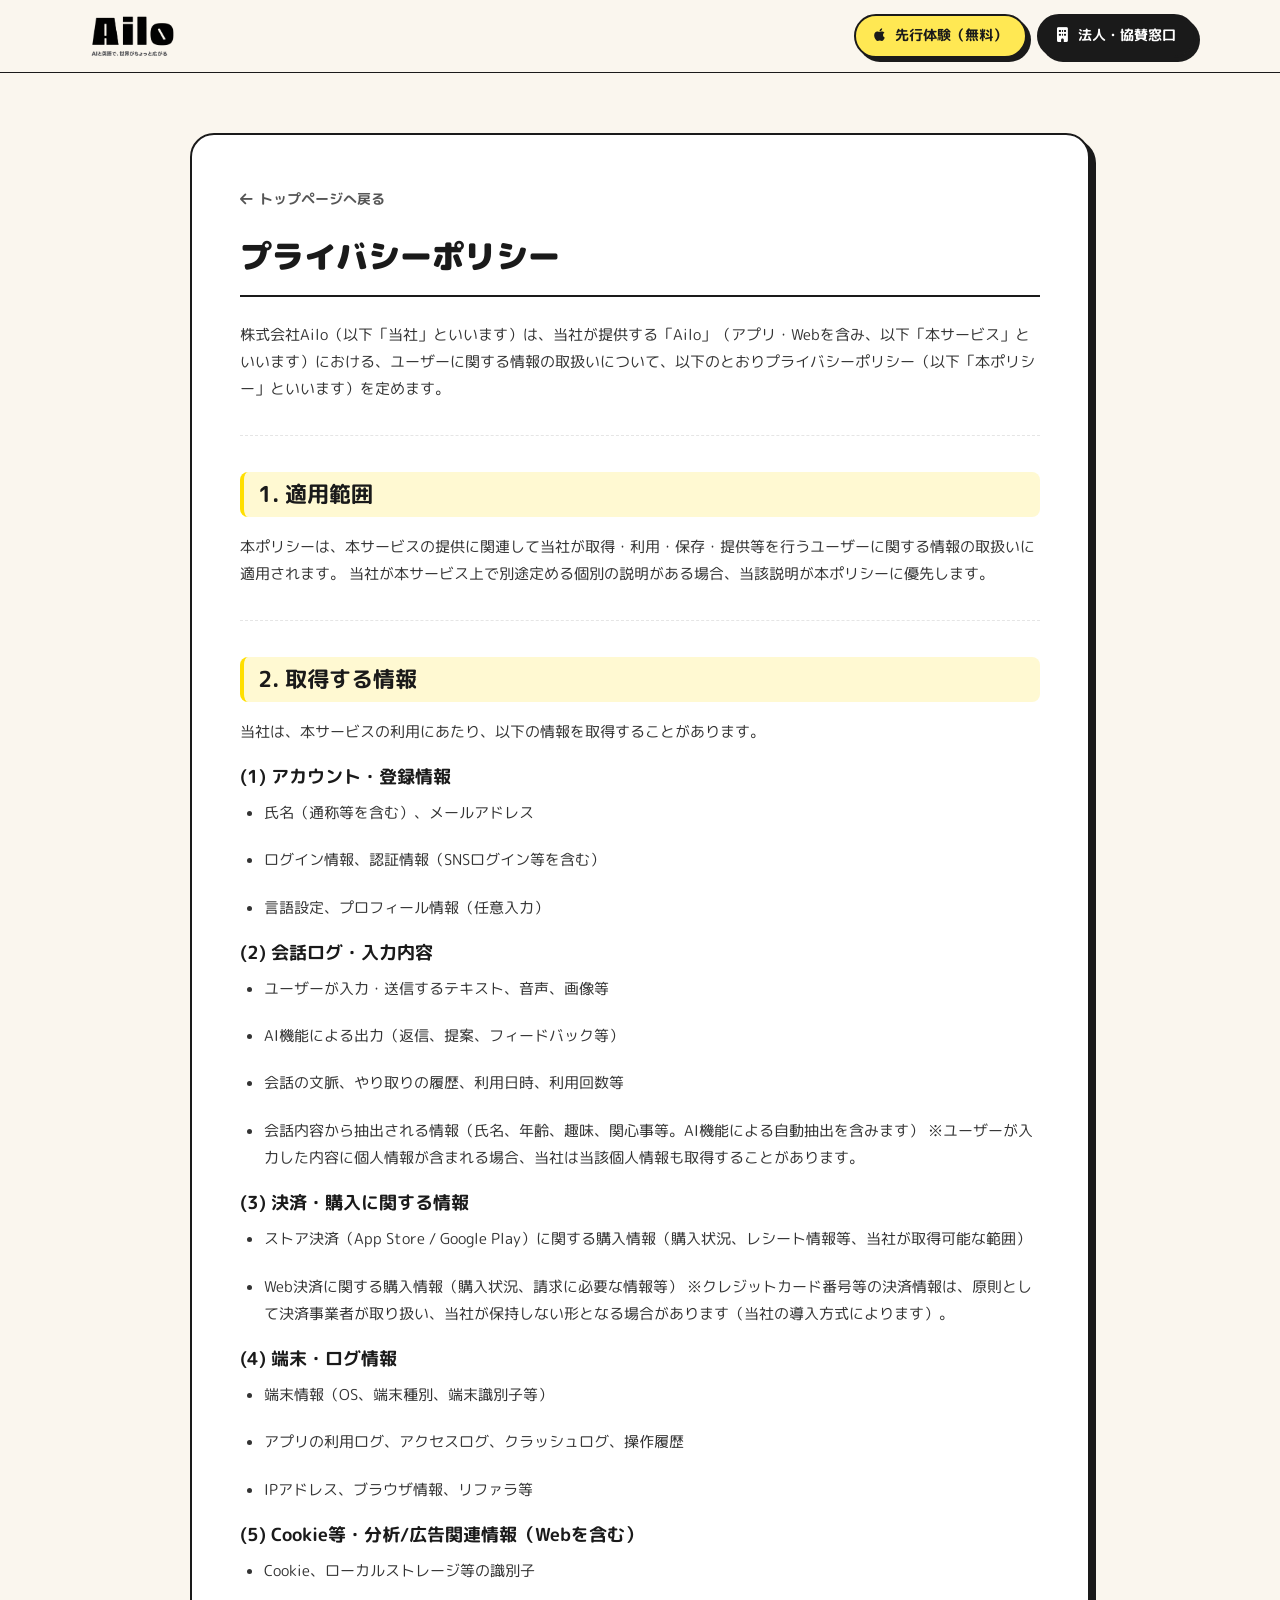
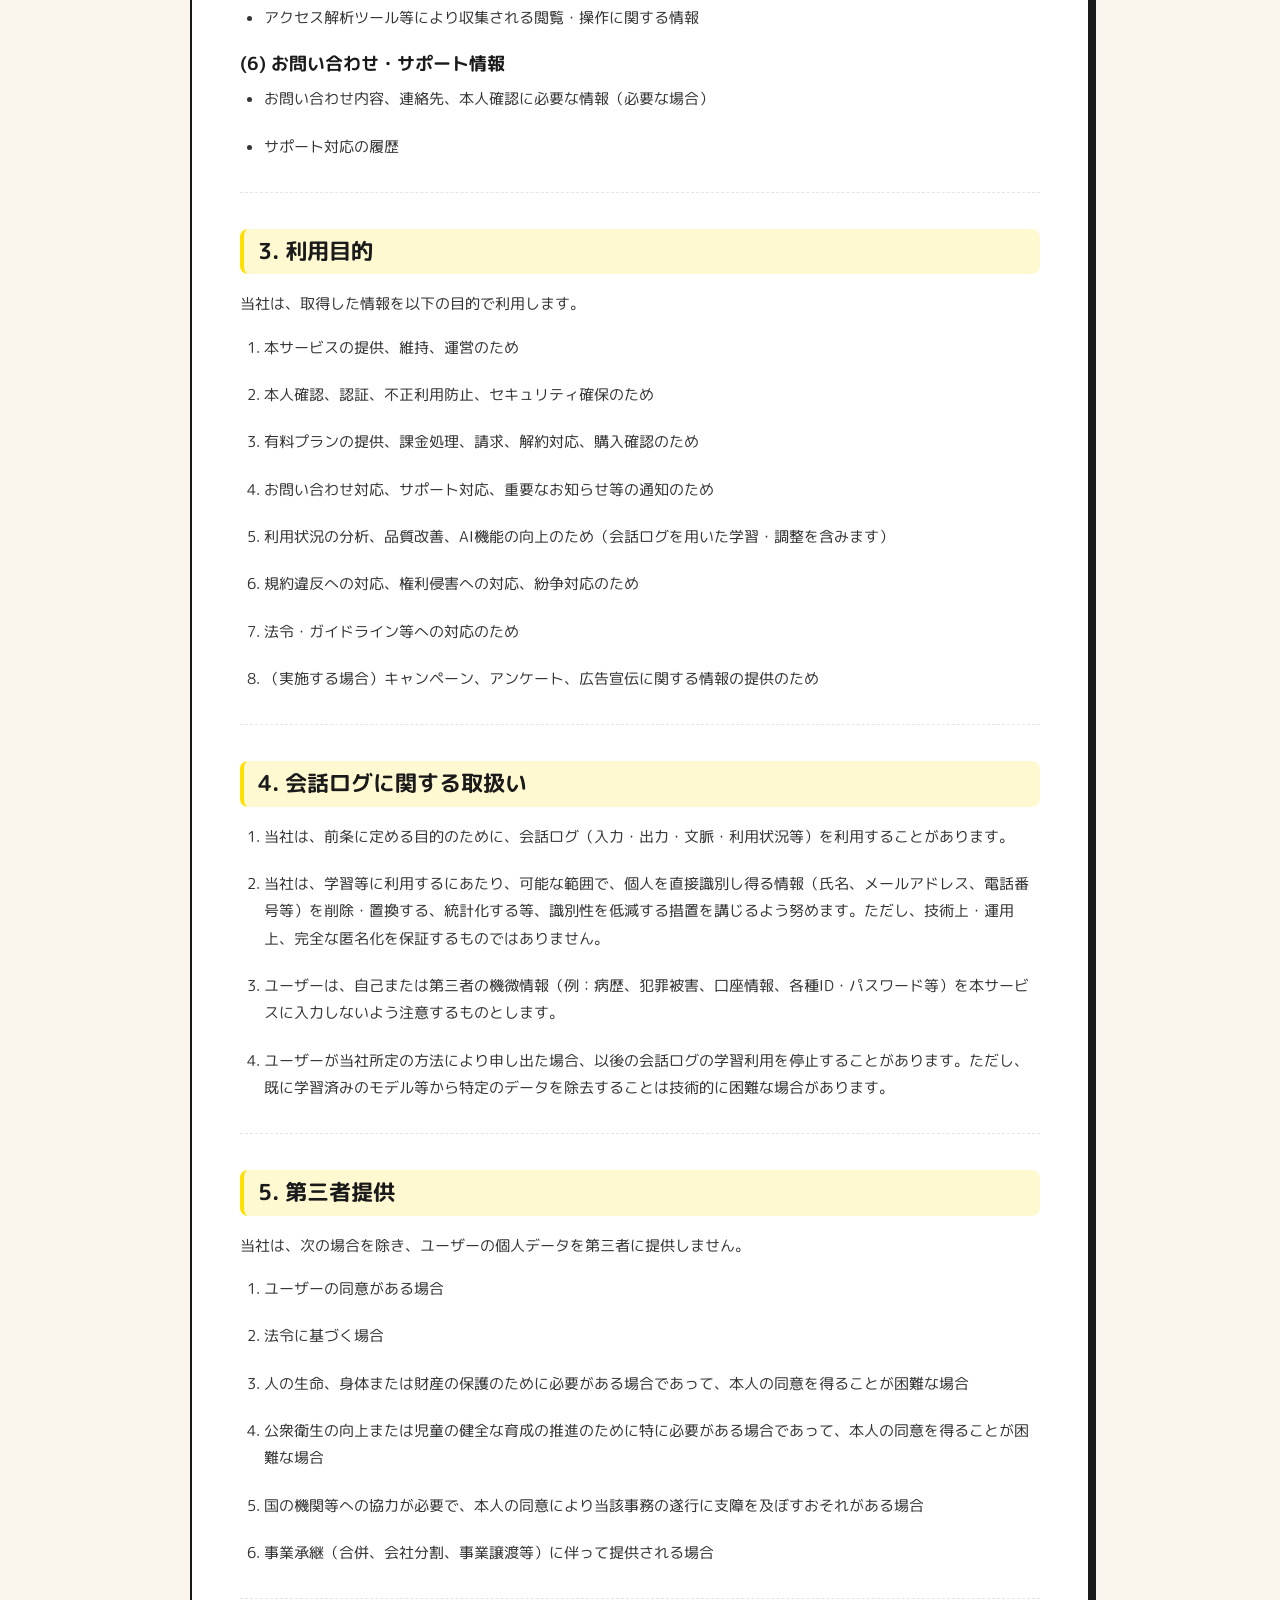
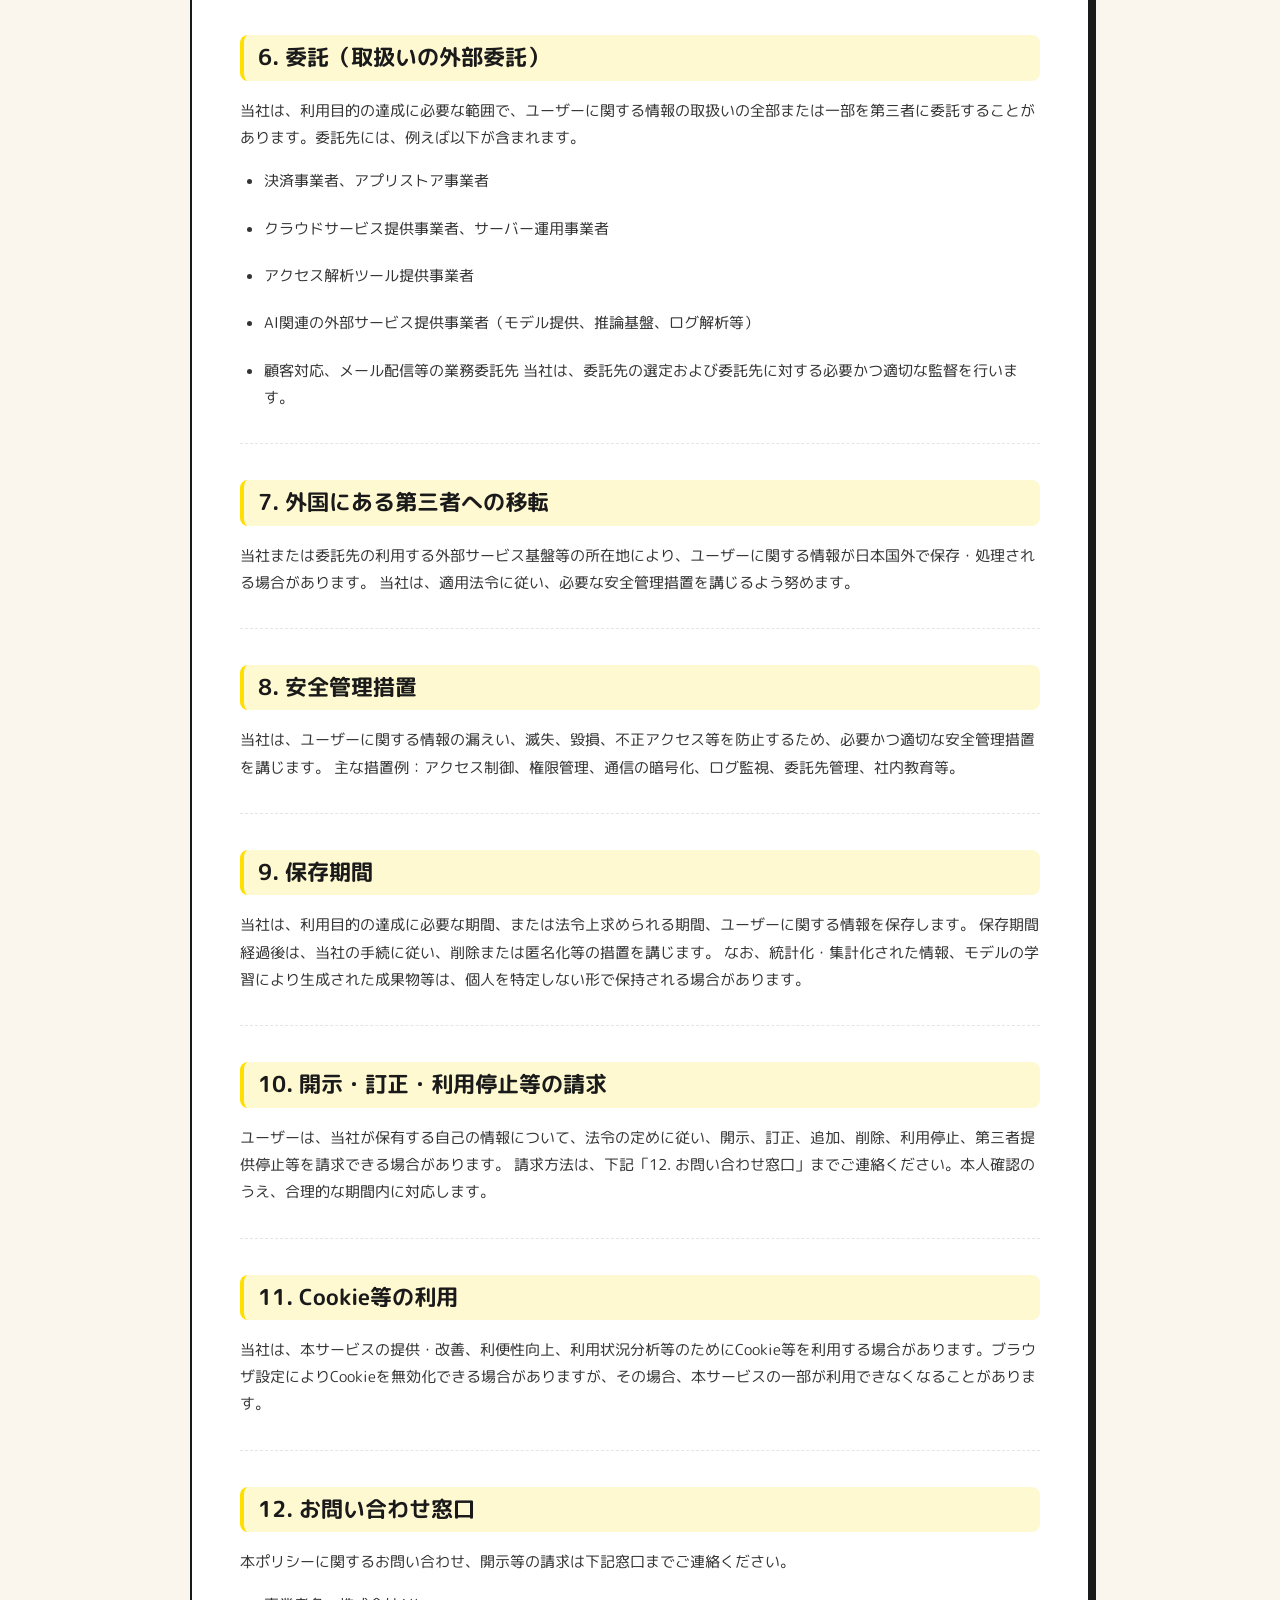
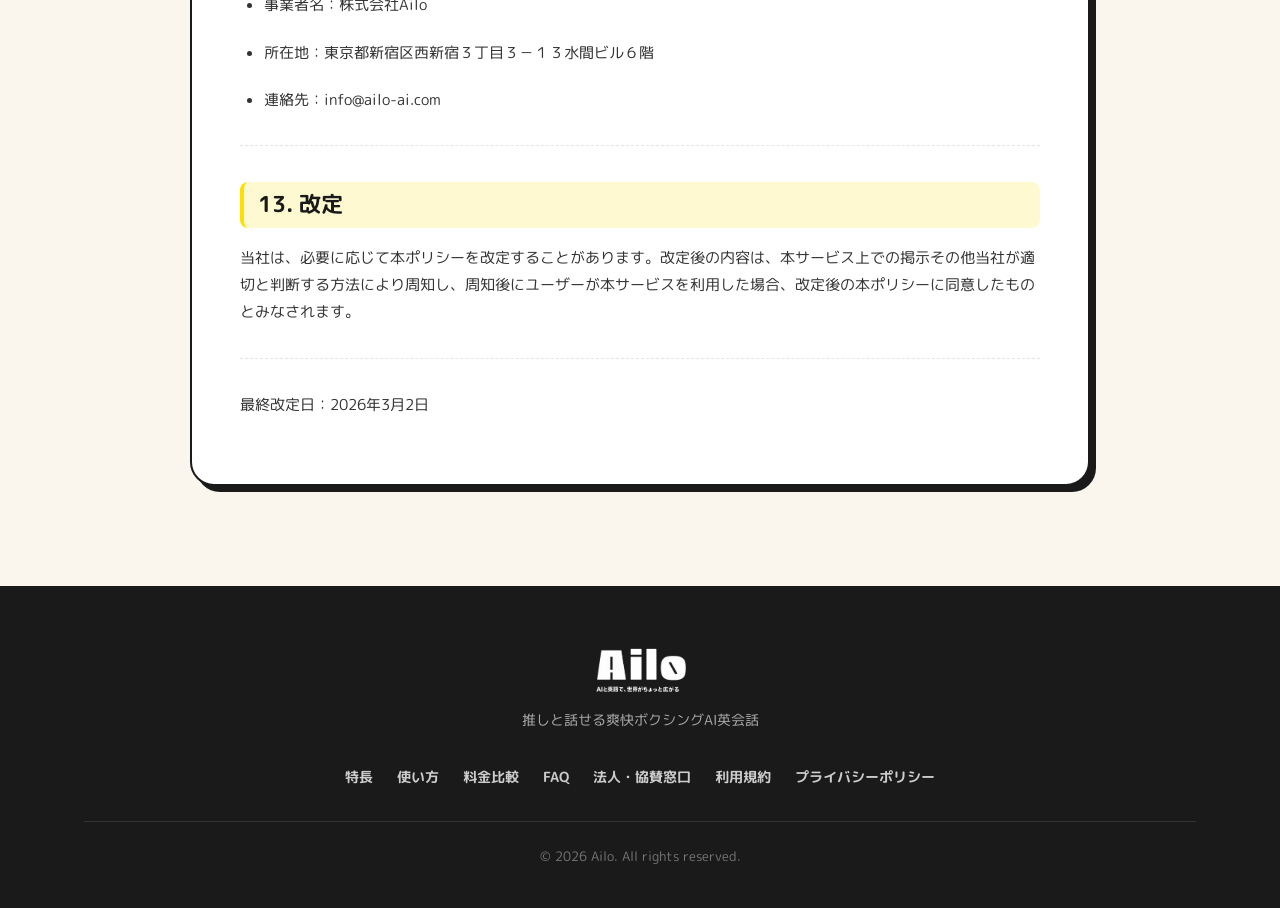
==== privacy-policy/index.html @ 2ec13f47 "Initial commit: Ailo LP with privacy-policy, terms and assets" ====
<!DOCTYPE html>
<html lang="ja">
<head>
  <meta charset="UTF-8">
  <meta name="viewport" content="width=device-width, initial-scale=1.0">
  <title>プライバシーポリシー | Ailo（アイロ）</title>
  <meta name="robots" content="noindex, follow">
  
  <!-- Google Fonts -->
  <link rel="preconnect" href="https://fonts.googleapis.com">
  <link rel="preconnect" href="https://fonts.gstatic.com" crossorigin>
  <link href="https://fonts.googleapis.com/css2?family=M+PLUS+Rounded+1c:wght@400;500;700;800;900&family=Plus+Jakarta+Sans:wght@600;700;800;900&display=swap" rel="stylesheet">
  <link rel="stylesheet" href="https://cdnjs.cloudflare.com/ajax/libs/font-awesome/6.5.1/css/all.min.css">
  
  <link rel="stylesheet" href="../style.css">
  <style>
    .legal-page-section {
      padding: 60px 0 100px;
    }
    .legal-card {
      background-color: #FFFFFF;
      border: var(--border-thick);
      box-shadow: var(--shadow-lg);
      border-radius: var(--radius-lg);
      padding: 50px 48px;
      max-width: 900px;
      margin: 0 auto;
    }
    .legal-card h1 {
      font-size: 2rem;
      font-weight: 900;
      margin-bottom: 24px;
      padding-bottom: 16px;
      border-bottom: var(--border-thick);
    }
    .legal-card h2 {
      font-size: 1.35rem;
      font-weight: 800;
      margin: 36px 0 16px;
      color: var(--color-black);
      background-color: var(--color-yellow-light);
      padding: 8px 14px;
      border-radius: 8px;
      border-left: 4px solid var(--color-yellow-deep);
    }
    .legal-card h3 {
      font-size: 1.1rem;
      font-weight: 700;
      margin: 20px 0 10px;
    }
    .legal-card p {
      margin-bottom: 16px;
      line-height: 1.8;
      color: #333333;
      font-size: 0.95rem;
    }
    .legal-card ul, .legal-card ol {
      margin: 0 0 20px 24px;
      color: #333333;
      font-size: 0.95rem;
      line-height: 1.8;
    }
    .legal-card li {
      margin-bottom: 8px;
    }
    .legal-card hr {
      border: none;
      border-top: 1.5px dashed #E5E5E5;
      margin: 32px 0;
    }
    .back-home-btn {
      margin-bottom: 24px;
      display: inline-flex;
      align-items: center;
      gap: 6px;
      font-weight: 700;
      font-size: 0.9rem;
      color: var(--color-text-sub);
    }
    .back-home-btn:hover {
      color: var(--color-pink);
    }
    @media (max-width: 640px) {
      .legal-card {
        padding: 32px 20px;
      }
      .legal-card h1 {
        font-size: 1.6rem;
      }
    }
  </style>
</head>
<body>

  <!-- Header -->
  <header class="header" id="header">
    <div class="header-inner">
      <a href="../" class="logo-link">
        <img src="../assets/images/logo.png" alt="Ailo アイロ" class="header-logo-img">
      </a>
      <div class="header-cta">
        <a href="../#download" class="btn btn-sm btn-primary">
          <i class="fa-brands fa-apple"></i> 先行体験（無料）
        </a>
        <a href="../#business" class="btn btn-sm btn-dark">
          <i class="fa-solid fa-building"></i> 法人・協賛窓口
        </a>
      </div>
    </div>
  </header>

  <!-- Legal Content -->
  <main class="legal-page-section">
    <div class="container">
      <div class="legal-card">
        <a href="../" class="back-home-btn"><i class="fa-solid fa-arrow-left"></i> トップページへ戻る</a>
        <h1>プライバシーポリシー</h1>
        <div class="legal-body">
          

	
	
<p>株式会社Ailo（以下「当社」といいます）は、当社が提供する「Ailo」（アプリ・Webを含み、以下「本サービス」といいます）における、ユーザーに関する情報の取扱いについて、以下のとおりプライバシーポリシー（以下「本ポリシー」といいます）を定めます。</p>



<hr />



<h2 ><strong>1. 適用範囲</strong></h2>



<p>本ポリシーは、本サービスの提供に関連して当社が取得・利用・保存・提供等を行うユーザーに関する情報の取扱いに適用されます。 当社が本サービス上で別途定める個別の説明がある場合、当該説明が本ポリシーに優先します。</p>



<hr />



<h2 ><strong>2. 取得する情報</strong></h2>



<p>当社は、本サービスの利用にあたり、以下の情報を取得することがあります。</p>



<h3 ><strong>(1) アカウント・登録情報</strong></h3>



<ul >
<li>氏名（通称等を含む）、メールアドレス</li>
</ul>



<ul >
<li>ログイン情報、認証情報（SNSログイン等を含む）</li>
</ul>



<ul >
<li>言語設定、プロフィール情報（任意入力）</li>
</ul>



<h3 ><strong>(2) 会話ログ・入力内容</strong></h3>



<ul >
<li>ユーザーが入力・送信するテキスト、音声、画像等</li>
</ul>



<ul >
<li>AI機能による出力（返信、提案、フィードバック等）</li>
</ul>



<ul >
<li>会話の文脈、やり取りの履歴、利用日時、利用回数等</li>
</ul>



<ul >
<li>会話内容から抽出される情報（氏名、年齢、趣味、関心事等。AI機能による自動抽出を含みます） ※ユーザーが入力した内容に個人情報が含まれる場合、当社は当該個人情報も取得することがあります。</li>
</ul>



<h3 ><strong>(3) 決済・購入に関する情報</strong></h3>



<ul >
<li>ストア決済（App Store / Google Play）に関する購入情報（購入状況、レシート情報等、当社が取得可能な範囲）</li>
</ul>



<ul >
<li>Web決済に関する購入情報（購入状況、請求に必要な情報等） ※クレジットカード番号等の決済情報は、原則として決済事業者が取り扱い、当社が保持しない形となる場合があります（当社の導入方式によります）。</li>
</ul>



<h3 ><strong>(4) 端末・ログ情報</strong></h3>



<ul >
<li>端末情報（OS、端末種別、端末識別子等）</li>
</ul>



<ul >
<li>アプリの利用ログ、アクセスログ、クラッシュログ、操作履歴</li>
</ul>



<ul >
<li>IPアドレス、ブラウザ情報、リファラ等</li>
</ul>



<h3 ><strong>(5) Cookie等・分析/広告関連情報（Webを含む）</strong></h3>



<ul >
<li>Cookie、ローカルストレージ等の識別子</li>
</ul>



<ul >
<li>アクセス解析ツール等により収集される閲覧・操作に関する情報</li>
</ul>



<h3 ><strong>(6) お問い合わせ・サポート情報</strong></h3>



<ul >
<li>お問い合わせ内容、連絡先、本人確認に必要な情報（必要な場合）</li>
</ul>



<ul >
<li>サポート対応の履歴</li>
</ul>



<hr />



<h2 ><strong>3. 利用目的</strong></h2>



<p>当社は、取得した情報を以下の目的で利用します。</p>



<ol >
<li>本サービスの提供、維持、運営のため</li>
</ol>



<ol start="2" >
<li>本人確認、認証、不正利用防止、セキュリティ確保のため</li>
</ol>



<ol start="3" >
<li>有料プランの提供、課金処理、請求、解約対応、購入確認のため</li>
</ol>



<ol start="4" >
<li>お問い合わせ対応、サポート対応、重要なお知らせ等の通知のため</li>
</ol>



<ol start="5" >
<li>利用状況の分析、品質改善、AI機能の向上のため（会話ログを用いた学習・調整を含みます）</li>
</ol>



<ol start="6" >
<li>規約違反への対応、権利侵害への対応、紛争対応のため</li>
</ol>



<ol start="7" >
<li>法令・ガイドライン等への対応のため</li>
</ol>



<ol start="8" >
<li>（実施する場合）キャンペーン、アンケート、広告宣伝に関する情報の提供のため</li>
</ol>



<hr />



<h2 ><strong>4. 会話ログに関する取扱い</strong></h2>



<ol >
<li>当社は、前条に定める目的のために、会話ログ（入力・出力・文脈・利用状況等）を利用することがあります。</li>
</ol>



<ol start="2" >
<li>当社は、学習等に利用するにあたり、可能な範囲で、個人を直接識別し得る情報（氏名、メールアドレス、電話番号等）を削除・置換する、統計化する等、識別性を低減する措置を講じるよう努めます。ただし、技術上・運用上、完全な匿名化を保証するものではありません。</li>
</ol>



<ol start="3" >
<li>ユーザーは、自己または第三者の機微情報（例：病歴、犯罪被害、口座情報、各種ID・パスワード等）を本サービスに入力しないよう注意するものとします。</li>
</ol>



<ol start="4" >
<li>ユーザーが当社所定の方法により申し出た場合、以後の会話ログの学習利用を停止することがあります。ただし、既に学習済みのモデル等から特定のデータを除去することは技術的に困難な場合があります。</li>
</ol>



<hr />



<h2 ><strong>5. 第三者提供</strong></h2>



<p>当社は、次の場合を除き、ユーザーの個人データを第三者に提供しません。</p>



<ol >
<li>ユーザーの同意がある場合</li>
</ol>



<ol start="2" >
<li>法令に基づく場合</li>
</ol>



<ol start="3" >
<li>人の生命、身体または財産の保護のために必要がある場合であって、本人の同意を得ることが困難な場合</li>
</ol>



<ol start="4" >
<li>公衆衛生の向上または児童の健全な育成の推進のために特に必要がある場合であって、本人の同意を得ることが困難な場合</li>
</ol>



<ol start="5" >
<li>国の機関等への協力が必要で、本人の同意により当該事務の遂行に支障を及ぼすおそれがある場合</li>
</ol>



<ol start="6" >
<li>事業承継（合併、会社分割、事業譲渡等）に伴って提供される場合</li>
</ol>



<hr />



<h2 ><strong>6. 委託（取扱いの外部委託）</strong></h2>



<p>当社は、利用目的の達成に必要な範囲で、ユーザーに関する情報の取扱いの全部または一部を第三者に委託することがあります。委託先には、例えば以下が含まれます。</p>



<ul >
<li>決済事業者、アプリストア事業者</li>
</ul>



<ul >
<li>クラウドサービス提供事業者、サーバー運用事業者</li>
</ul>



<ul >
<li>アクセス解析ツール提供事業者</li>
</ul>



<ul >
<li>AI関連の外部サービス提供事業者（モデル提供、推論基盤、ログ解析等）</li>
</ul>



<ul >
<li>顧客対応、メール配信等の業務委託先 当社は、委託先の選定および委託先に対する必要かつ適切な監督を行います。</li>
</ul>



<hr />



<h2 ><strong>7. 外国にある第三者への移転</strong></h2>



<p>当社または委託先の利用する外部サービス基盤等の所在地により、ユーザーに関する情報が日本国外で保存・処理される場合があります。 当社は、適用法令に従い、必要な安全管理措置を講じるよう努めます。</p>



<hr />



<h2 ><strong>8. 安全管理措置</strong></h2>



<p>当社は、ユーザーに関する情報の漏えい、滅失、毀損、不正アクセス等を防止するため、必要かつ適切な安全管理措置を講じます。 主な措置例：アクセス制御、権限管理、通信の暗号化、ログ監視、委託先管理、社内教育等。</p>



<hr />



<h2 ><strong>9. 保存期間</strong></h2>



<p>当社は、利用目的の達成に必要な期間、または法令上求められる期間、ユーザーに関する情報を保存します。 保存期間経過後は、当社の手続に従い、削除または匿名化等の措置を講じます。 なお、統計化・集計化された情報、モデルの学習により生成された成果物等は、個人を特定しない形で保持される場合があります。</p>



<hr />



<h2 ><strong>10. 開示・訂正・利用停止等の請求</strong></h2>



<p>ユーザーは、当社が保有する自己の情報について、法令の定めに従い、開示、訂正、追加、削除、利用停止、第三者提供停止等を請求できる場合があります。 請求方法は、下記「12. お問い合わせ窓口」までご連絡ください。本人確認のうえ、合理的な期間内に対応します。</p>



<hr />



<h2 ><strong>11. Cookie等の利用</strong></h2>



<p>当社は、本サービスの提供・改善、利便性向上、利用状況分析等のためにCookie等を利用する場合があります。ブラウザ設定によりCookieを無効化できる場合がありますが、その場合、本サービスの一部が利用できなくなることがあります。</p>



<hr />



<h2 ><strong>12. お問い合わせ窓口</strong></h2>



<p>本ポリシーに関するお問い合わせ、開示等の請求は下記窓口までご連絡ください。</p>



<ul >
<li>事業者名：株式会社Ailo</li>
</ul>



<ul >
<li>所在地：東京都新宿区西新宿３丁目３－１３水間ビル６階</li>
</ul>



<ul >
<li>連絡先：<a href="mailto:support@ailo-ai.com">info@ailo-ai.com</a></li>
</ul>



<hr />



<h2 ><strong>13. 改定</strong></h2>



<p>当社は、必要に応じて本ポリシーを改定することがあります。改定後の内容は、本サービス上での掲示その他当社が適切と判断する方法により周知し、周知後にユーザーが本サービスを利用した場合、改定後の本ポリシーに同意したものとみなされます。</p>



<hr />



<p>最終改定日：2026年3月2日</p>

	
	
</div><!-- .entry-content .clear -->

	
	

        </div>
      </div>
    </div>
  </main>

  <!-- Footer -->
  <footer class="footer">
    <div class="container footer-container">
      <div class="footer-brand">
        <a href="../" class="footer-logo-link">
          <img src="../assets/images/logo.png" alt="Ailo アイロ" class="footer-logo-img">
        </a>
        <p class="footer-tagline">推しと話せる爽快ボクシングAI英会話</p>
      </div>

      <div class="footer-links">
        <a href="../#features">特長</a>
        <a href="../#steps">使い方</a>
        <a href="../#comparison">料金比較</a>
        <a href="../#faq">FAQ</a>
        <a href="../#business">法人・協賛窓口</a>
        <a href="../terms/">利用規約</a>
        <a href="../privacy-policy/">プライバシーポリシー</a>
      </div>

      <div class="footer-bottom">
        <p>&copy; 2026 Ailo. All rights reserved.</p>
      </div>
    </div>
  </footer>

</body>
</html>
---- style.css ----
/* ==========================================================================
   Ailo LP - Pop Neo-Brutalism Design System
   Colors: Soft Warm Cream (#FAF6EE), Vivid Yellow (#FFE853, #FFDF00),
           Deep Black (#1A1A1A), Pure White (#FFFFFF), 
           Accent Pink (#FF4B72), Success Green (#10B981)
   ========================================================================== */

:root {
  /* Core Colors */
  --bg-main: #FAF6EE;
  --bg-card: #FFFFFF;
  --bg-card-alt: #FFFDF8;
  
  --color-black: #1A1A1A;
  --color-black-light: #2D2D2D;
  --color-text-sub: #555555;
  --color-text-muted: #777777;
  
  --color-yellow: #FFE853;
  --color-yellow-deep: #FFDF00;
  --color-yellow-light: #FFF9D2;
  
  --color-pink: #FF4B72;
  --color-pink-hover: #F43F5E;
  --color-pink-light: #FFE4EA;
  
  --color-green: #10B981;
  --color-blue: #38BDF8;

  /* Border & Shadows (Neo-Brutalism) */
  --border-thick: 2.5px solid var(--color-black);
  --border-thin: 1.5px solid var(--color-black);
  --shadow-main: 4px 4px 0px var(--color-black);
  --shadow-sm: 2px 2px 0px var(--color-black);
  --shadow-lg: 6px 6px 0px var(--color-black);
  --shadow-card-hover: 8px 8px 0px var(--color-black);

  /* Radius */
  --radius-sm: 10px;
  --radius-md: 16px;
  --radius-lg: 24px;
  --radius-pill: 9999px;

  /* Typography */
  --font-main: 'M PLUS Rounded 1c', -apple-system, BlinkMacSystemFont, 'Segoe UI', Roboto, sans-serif;
  --font-en: 'Plus Jakarta Sans', var(--font-main);
}

/* ==========================================================================
   Base & Reset
   ========================================================================== */
*, *::before, *::after {
  box-sizing: border-box;
  margin: 0;
  padding: 0;
}

html {
  scroll-behavior: smooth;
  font-size: 16px;
}

body {
  font-family: var(--font-main);
  background-color: var(--bg-main);
  color: var(--color-black);
  line-height: 1.7;
  -webkit-font-smoothing: antialiased;
  overflow-x: hidden;
}

img {
  max-width: 100%;
  height: auto;
  display: block;
}

a {
  color: inherit;
  text-decoration: none;
}

.container {
  width: 100%;
  max-width: 1160px;
  margin: 0 auto;
  padding: 0 24px;
}

/* ==========================================================================
   Typography & Highlights
   ========================================================================== */
h1, h2, h3, h4 {
  font-weight: 800;
  line-height: 1.35;
  color: var(--color-black);
}

.highlight-yellow {
  background: linear-gradient(transparent 55%, var(--color-yellow) 55%);
  padding: 0 4px;
  display: inline;
}

.highlight-pink {
  background: linear-gradient(transparent 55%, var(--color-pink-light) 55%);
  color: var(--color-pink);
  padding: 0 4px;
  display: inline;
}

/* Optical adjustment: Area-based color tone calibration for small text */
.text-sub {
  font-size: 0.85rem;
  color: var(--color-text-sub);
  font-weight: 500;
}

/* ==========================================================================
   Buttons & Badges
   ========================================================================== */
.btn {
  display: inline-flex;
  align-items: center;
  justify-content: center;
  gap: 10px;
  font-family: var(--font-main);
  font-weight: 700;
  text-align: center;
  cursor: pointer;
  border: var(--border-thick);
  box-shadow: var(--shadow-main);
  border-radius: var(--radius-pill);
  transition: all 0.2s cubic-bezier(0.16, 1, 0.3, 1);
  /* Optical adjustment: upper distance offset for perfect vertical optical centering */
  padding-top: calc(14px - 1.5px);
  padding-bottom: 14px;
  padding-left: 28px;
  padding-right: 28px;
  text-decoration: none;
}

.btn:hover {
  transform: translate(-2px, -2px);
  box-shadow: var(--shadow-lg);
}

.btn:active {
  transform: translate(2px, 2px);
  box-shadow: var(--shadow-sm);
}

.btn-primary {
  background-color: var(--color-yellow);
  color: var(--color-black);
}

.btn-primary:hover {
  background-color: var(--color-yellow-deep);
}

.btn-accent {
  background-color: var(--color-pink);
  color: #FFFFFF;
}

.btn-accent:hover {
  background-color: var(--color-pink-hover);
}

.btn-dark {
  background-color: var(--color-black);
  color: #FFFFFF;
}

.btn-dark:hover {
  background-color: var(--color-black-light);
}

.btn-sm {
  padding-top: calc(8px - 1px);
  padding-bottom: 8px;
  padding-left: 18px;
  padding-right: 18px;
  font-size: 0.9rem;
}

.btn-md {
  padding-top: calc(12px - 1px);
  padding-bottom: 12px;
  padding-left: 24px;
  padding-right: 24px;
  font-size: 1rem;
}

.btn-lg {
  padding-top: calc(16px - 2px);
  padding-bottom: 16px;
  padding-left: 32px;
  padding-right: 32px;
  font-size: 1.15rem;
}

.btn-text-group {
  display: flex;
  flex-direction: column;
  align-items: flex-start;
  line-height: 1.25;
}

.btn-subtext {
  font-size: 0.75rem;
  font-weight: 500;
  opacity: 0.9;
}

.btn-maintext {
  font-size: 1.15rem;
  font-weight: 800;
}

.btn-pulse {
  animation: pulseGlow 2.5s infinite;
}

@keyframes pulseGlow {
  0%, 100% {
    box-shadow: var(--shadow-main);
  }
  50% {
    box-shadow: 6px 6px 0px var(--color-black), 0 0 20px rgba(255, 75, 114, 0.4);
  }
}

.badge-tag {
  display: inline-flex;
  align-items: center;
  gap: 8px;
  background-color: #FFFFFF;
  border: var(--border-thin);
  box-shadow: var(--shadow-sm);
  border-radius: var(--radius-pill);
  padding: 6px 14px;
  font-size: 0.85rem;
  font-weight: 700;
}

.pulse-dot {
  width: 8px;
  height: 8px;
  background-color: var(--color-green);
  border-radius: 50%;
  display: inline-block;
  animation: blink 1.5s infinite;
}

@keyframes blink {
  0%, 100% { opacity: 1; transform: scale(1); }
  50% { opacity: 0.4; transform: scale(0.8); }
}

/* ==========================================================================
   Header
   ========================================================================== */
.header {
  position: sticky;
  top: 0;
  z-index: 100;
  background-color: rgba(250, 246, 238, 0.92);
  backdrop-filter: blur(10px);
  border-bottom: var(--border-thin);
  padding: 14px 0;
}

.header-inner {
  max-width: 1160px;
  margin: 0 auto;
  padding: 0 24px;
  display: flex;
  align-items: center;
  justify-content: space-between;
}

.logo-link {
  display: flex;
  align-items: center;
  text-decoration: none;
}

.header-logo-img {
  height: 44px;
  width: auto;
  display: block;
  object-fit: contain;
}

.footer-logo-link {
  display: inline-block;
}

.footer-logo-img {
  height: 48px;
  width: auto;
  display: block;
  object-fit: contain;
  /* White logo for dark footer background */
  filter: brightness(0) invert(1);
}

.nav-menu {
  display: flex;
  align-items: center;
  gap: 24px;
}

.nav-link {
  font-weight: 700;
  font-size: 0.95rem;
  color: var(--color-black);
  position: relative;
  transition: color 0.2s;
}

.nav-link:hover {
  color: var(--color-pink);
}

.header-cta {
  display: flex;
  align-items: center;
  gap: 10px;
}

/* ==========================================================================
   Hero Section
   ========================================================================== */
.hero-section {
  padding: 60px 0 80px;
  position: relative;
  overflow: hidden;
}

.hero-container {
  display: grid;
  grid-template-columns: 1.15fr 0.85fr;
  align-items: center;
  gap: 48px;
}

.hero-badge {
  margin-bottom: 20px;
  background-color: var(--color-yellow-light);
}

.hero-title {
  font-size: 3.2rem;
  font-weight: 900;
  letter-spacing: -0.5px;
  margin-bottom: 20px;
}

.hero-subtitle {
  font-size: 1.15rem;
  color: var(--color-text-sub);
  margin-bottom: 28px;
  font-weight: 500;
}

.price-highlight {
  font-weight: 800;
  color: var(--color-black);
  background-color: var(--color-yellow);
  padding: 2px 8px;
  border-radius: 6px;
  border: var(--border-thin);
}

.hero-tags {
  display: flex;
  flex-wrap: wrap;
  gap: 10px;
  margin-bottom: 32px;
}

.hero-tag {
  background-color: #FFFFFF;
  border: var(--border-thin);
  box-shadow: var(--shadow-sm);
  border-radius: var(--radius-pill);
  padding: 6px 14px;
  font-size: 0.88rem;
  font-weight: 700;
  display: inline-flex;
  align-items: center;
  gap: 6px;
}

.hero-tag i {
  color: var(--color-pink);
}

.hero-cta-group {
  margin-bottom: 40px;
}

.cta-notes {
  margin-top: 12px;
  display: flex;
  flex-wrap: wrap;
  gap: 16px;
  font-size: 0.85rem;
  font-weight: 600;
  color: var(--color-text-sub);
}

.cta-notes i {
  margin-right: 4px;
}

.android-note {
  color: var(--color-text-muted);
}

/* Micro Stats */
.hero-stats {
  display: grid;
  grid-template-columns: repeat(3, 1fr);
  gap: 16px;
  border-top: 2px dashed rgba(0,0,0,0.15);
  padding-top: 24px;
}

.stat-item {
  background-color: var(--bg-card);
  border: var(--border-thin);
  box-shadow: var(--shadow-sm);
  border-radius: var(--radius-md);
  padding: 12px 14px;
  text-align: center;
}

.stat-num {
  font-family: var(--font-en);
  font-size: 1.45rem;
  font-weight: 900;
  color: var(--color-black);
  line-height: 1.2;
}

.stat-unit {
  font-size: 0.85rem;
  font-weight: 700;
  margin-left: 2px;
}

.stat-label {
  font-size: 0.75rem;
  color: var(--color-text-sub);
  font-weight: 600;
  margin-top: 2px;
}

/* Mockup Visual */
.hero-visual {
  display: flex;
  justify-content: center;
  position: relative;
}

.mockup-wrapper {
  position: relative;
  width: 100%;
  max-width: 320px;
}

.phone-frame {
  background: var(--color-black);
  border: 4px solid var(--color-black);
  border-radius: 44px;
  padding: 10px;
  box-shadow: 10px 10px 0px var(--color-black);
  position: relative;
  overflow: hidden;
}

.phone-notch {
  position: absolute;
  top: 18px;
  left: 50%;
  transform: translateX(-50%);
  width: 90px;
  height: 18px;
  background-color: var(--color-black);
  border-radius: var(--radius-pill);
  z-index: 10;
}

.phone-screen {
  border-radius: 36px;
  width: 100%;
  display: block;
  border: 1px solid rgba(0,0,0,0.1);
}

.floating-bubble {
  position: absolute;
  background-color: #FFFFFF;
  border: var(--border-thick);
  box-shadow: var(--shadow-main);
  border-radius: var(--radius-pill);
  padding: 8px 16px;
  font-size: 0.85rem;
  font-weight: 800;
  display: flex;
  align-items: center;
  gap: 8px;
  z-index: 20;
  white-space: nowrap;
  animation: floatAnim 4s ease-in-out infinite;
}

.bubble-top {
  top: 20px;
  left: -40px;
}

.bubble-bottom {
  bottom: 40px;
  right: -35px;
  animation-delay: 2s;
}

.bubble-icon {
  color: var(--color-pink);
}

.bubble-icon.yellow {
  color: var(--color-yellow-deep);
}

@keyframes floatAnim {
  0%, 100% { transform: translateY(0px); }
  50% { transform: translateY(-8px); }
}

/* ==========================================================================
   Section Header Standard
   ========================================================================== */
.section-header {
  text-align: center;
  max-width: 680px;
  margin: 0 auto 50px;
}

.section-badge {
  display: inline-block;
  font-family: var(--font-en);
  font-size: 0.8rem;
  font-weight: 800;
  letter-spacing: 1px;
  background-color: var(--color-black);
  color: #FFFFFF;
  padding: 4px 12px;
  border-radius: var(--radius-pill);
  margin-bottom: 14px;
}

.section-title {
  font-size: 2.3rem;
  font-weight: 900;
  margin-bottom: 14px;
}

.section-desc {
  font-size: 1.05rem;
  color: var(--color-text-sub);
  font-weight: 500;
}

/* ==========================================================================
   Problem Section
   ========================================================================== */
.problem-section {
  padding: 80px 0;
  background-color: #F3EFE6;
  border-top: var(--border-thin);
  border-bottom: var(--border-thin);
}

.problem-grid {
  display: grid;
  grid-template-columns: repeat(3, 1fr);
  gap: 24px;
  margin-bottom: 40px;
}

.problem-card {
  background-color: var(--bg-card);
  border: var(--border-thick);
  box-shadow: var(--shadow-main);
  border-radius: var(--radius-lg);
  padding: 32px 24px;
  text-align: center;
  transition: transform 0.2s ease;
}

.problem-card:hover {
  transform: translateY(-4px);
  box-shadow: var(--shadow-lg);
}

.problem-icon-wrap {
  width: 64px;
  height: 64px;
  background-color: #F8F6F0;
  border: var(--border-thin);
  border-radius: 50%;
  margin: 0 auto 20px;
  display: flex;
  align-items: center;
  justify-content: center;
  font-size: 2rem;
}

.problem-card-title {
  font-size: 1.2rem;
  font-weight: 800;
  margin-bottom: 12px;
}

.problem-card-desc {
  font-size: 0.92rem;
  color: var(--color-text-sub);
  text-align: left;
}

.solution-banner {
  background-color: var(--color-yellow);
  border: var(--border-thick);
  box-shadow: var(--shadow-main);
  border-radius: var(--radius-lg);
  padding: 24px 32px;
  text-align: center;
}

.solution-banner-tag {
  display: inline-block;
  background-color: var(--color-black);
  color: #FFFFFF;
  font-weight: 800;
  padding: 4px 14px;
  border-radius: var(--radius-pill);
  font-size: 0.9rem;
  margin-bottom: 10px;
}

.solution-banner-text {
  font-size: 1.15rem;
  font-weight: 700;
}

/* ==========================================================================
   Features Section
   ========================================================================== */
.features-section {
  padding: 100px 0;
}

.feature-row {
  display: grid;
  grid-template-columns: 1fr 1fr;
  align-items: center;
  gap: 64px;
  margin-bottom: 90px;
}

.feature-row:last-child {
  margin-bottom: 0;
}

.feature-row.reverse {
  direction: rtl;
}

.feature-row.reverse .feature-text-col,
.feature-row.reverse .feature-visual-col {
  direction: ltr;
}

.feature-num-badge {
  display: inline-block;
  font-family: var(--font-en);
  font-size: 0.8rem;
  font-weight: 800;
  letter-spacing: 1px;
  color: var(--color-pink);
  background-color: var(--color-pink-light);
  border: var(--border-thin);
  padding: 4px 12px;
  border-radius: var(--radius-pill);
  margin-bottom: 16px;
}

.feature-title {
  font-size: 2.1rem;
  font-weight: 900;
  margin-bottom: 18px;
}

.feature-desc {
  font-size: 1.05rem;
  color: var(--color-text-sub);
  margin-bottom: 24px;
}

.feature-check-list {
  list-style: none;
  display: flex;
  flex-direction: column;
  gap: 12px;
}

.feature-check-list li {
  display: flex;
  align-items: flex-start;
  gap: 10px;
  font-weight: 700;
  font-size: 0.95rem;
}

.feature-check-list i {
  color: var(--color-green);
  font-size: 1.1rem;
  margin-top: 3px;
}

.feature-visual-col {
  display: flex;
  justify-content: center;
}

.mockup-card {
  background-color: #FFFFFF;
  border: var(--border-thick);
  box-shadow: var(--shadow-lg);
  border-radius: 36px;
  padding: 12px;
  max-width: 320px;
  width: 100%;
  transition: transform 0.3s ease;
}

.mockup-card:hover {
  transform: translateY(-6px);
  box-shadow: var(--shadow-card-hover);
}

.mockup-img {
  border-radius: 26px;
  border: var(--border-thin);
  width: 100%;
}

/* ==========================================================================
   Roadmap / Phase 2 Section
   ========================================================================== */
.roadmap-section {
  padding: 40px 0 80px;
}

.roadmap-card {
  background: linear-gradient(135deg, #FFF9D2 0%, #FFE4EA 100%);
  border: var(--border-thick);
  box-shadow: var(--shadow-lg);
  border-radius: var(--radius-lg);
  padding: 48px;
  text-align: center;
}

.roadmap-badge {
  background-color: var(--color-black);
  color: var(--color-yellow);
  margin-bottom: 16px;
}

.roadmap-title {
  font-size: 1.9rem;
  font-weight: 900;
  margin-bottom: 16px;
}

.roadmap-desc {
  font-size: 1.05rem;
  color: var(--color-text-sub);
  max-width: 760px;
  margin: 0 auto 28px;
}

.roadmap-chips {
  display: flex;
  justify-content: center;
  flex-wrap: wrap;
  gap: 12px;
}

.roadmap-chip {
  background-color: #FFFFFF;
  border: var(--border-thick);
  box-shadow: var(--shadow-sm);
  border-radius: var(--radius-pill);
  padding: 8px 18px;
  font-weight: 800;
  font-size: 0.95rem;
  display: inline-flex;
  align-items: center;
  gap: 8px;
}

.roadmap-chip i {
  color: var(--color-pink);
}

/* ==========================================================================
   Steps Section
   ========================================================================== */
.steps-section {
  padding: 80px 0;
  background-color: #F3EFE6;
  border-top: var(--border-thin);
  border-bottom: var(--border-thin);
}

.steps-grid {
  display: grid;
  grid-template-columns: repeat(3, 1fr);
  gap: 28px;
}

.step-card {
  background-color: var(--bg-card);
  border: var(--border-thick);
  box-shadow: var(--shadow-main);
  border-radius: var(--radius-lg);
  padding: 36px 24px;
  text-align: center;
  position: relative;
  transition: transform 0.2s;
}

.step-card:hover {
  transform: translateY(-4px);
  box-shadow: var(--shadow-lg);
}

.step-badge {
  position: absolute;
  top: -14px;
  left: 50%;
  transform: translateX(-50%);
  background-color: var(--color-yellow);
  border: var(--border-thin);
  border-radius: var(--radius-pill);
  padding: 4px 14px;
  font-family: var(--font-en);
  font-size: 0.8rem;
  font-weight: 900;
}

.step-icon {
  font-size: 3rem;
  margin: 10px 0 16px;
}

.step-card-title {
  font-size: 1.25rem;
  font-weight: 800;
  margin-bottom: 10px;
}

.step-card-desc {
  font-size: 0.92rem;
  color: var(--color-text-sub);
}

/* ==========================================================================
   Comparison Section
   ========================================================================== */
.comparison-section {
  padding: 100px 0;
}

.table-wrapper {
  overflow-x: auto;
  background-color: #FFFFFF;
  border: var(--border-thick);
  box-shadow: var(--shadow-lg);
  border-radius: var(--radius-lg);
}

.comp-table {
  width: 100%;
  border-collapse: collapse;
  text-align: center;
  font-size: 0.95rem;
}

.comp-table th, .comp-table td {
  padding: 18px 20px;
  border-bottom: 1.5px solid #E5E5E5;
}

.comp-table thead th {
  background-color: #F8F6F0;
  font-weight: 800;
  font-size: 1.05rem;
  border-bottom: var(--border-thick);
}

.comp-table .col-head {
  text-align: left;
  width: 22%;
}

.comp-table .col-other {
  width: 26%;
  color: var(--color-text-sub);
}

.comp-table .col-ailo {
  width: 26%;
  background-color: var(--color-yellow-light);
  border-left: var(--border-thick);
  border-right: var(--border-thick);
  position: relative;
  color: var(--color-black);
}

.table-ailo-badge {
  display: inline-block;
  background-color: var(--color-pink);
  color: #FFFFFF;
  font-size: 0.75rem;
  font-weight: 800;
  padding: 2px 10px;
  border-radius: var(--radius-pill);
  margin-bottom: 4px;
}

.comp-table tbody .row-label {
  text-align: left;
  font-weight: 700;
}

.comp-table tbody .cell-highlight {
  background-color: var(--color-yellow-light);
  border-left: var(--border-thick);
  border-right: var(--border-thick);
  font-weight: 700;
}

.comp-table tbody tr:last-child td {
  border-bottom: none;
}

/* ==========================================================================
   FAQ Section
   ========================================================================== */
.faq-section {
  padding: 80px 0;
  background-color: #F3EFE6;
  border-top: var(--border-thin);
  border-bottom: var(--border-thin);
}

.faq-accordion {
  max-width: 800px;
  margin: 0 auto;
  display: flex;
  flex-direction: column;
  gap: 16px;
}

.faq-item {
  background-color: #FFFFFF;
  border: var(--border-thick);
  box-shadow: var(--shadow-sm);
  border-radius: var(--radius-md);
  overflow: hidden;
  transition: all 0.2s;
}

.faq-item[open] {
  box-shadow: var(--shadow-main);
}

.faq-question {
  padding: 20px 24px;
  font-weight: 800;
  font-size: 1.1rem;
  cursor: pointer;
  list-style: none;
  display: flex;
  align-items: center;
  gap: 14px;
  user-select: none;
}

.faq-question::-webkit-details-marker {
  display: none;
}

.faq-q-badge {
  background-color: var(--color-yellow);
  border: var(--border-thin);
  border-radius: 8px;
  width: 28px;
  height: 28px;
  display: flex;
  align-items: center;
  justify-content: center;
  font-family: var(--font-en);
  font-weight: 900;
  font-size: 0.9rem;
  flex-shrink: 0;
}

.faq-arrow {
  margin-left: auto;
  transition: transform 0.3s;
}

.faq-item[open] .faq-arrow {
  transform: rotate(180deg);
}

.faq-answer {
  padding: 0 24px 22px 66px;
  color: var(--color-text-sub);
  font-size: 0.98rem;
  line-height: 1.7;
}

/* ==========================================================================
   Business Section (B2B)
   ========================================================================== */
.business-section {
  padding: 90px 0;
}

.business-card {
  background-color: #FFFFFF;
  border: var(--border-thick);
  box-shadow: var(--shadow-lg);
  border-radius: var(--radius-lg);
  padding: 56px 48px;
}

.business-header {
  text-align: center;
  max-width: 680px;
  margin: 0 auto 40px;
}

.business-badge {
  background-color: var(--color-black);
  color: #FFFFFF;
  margin-bottom: 14px;
}

.business-title {
  font-size: 2.1rem;
  font-weight: 900;
  margin-bottom: 14px;
}

.business-desc {
  color: var(--color-text-sub);
  font-size: 1rem;
}

.business-grid {
  display: grid;
  grid-template-columns: repeat(3, 1fr);
  gap: 24px;
  margin-bottom: 40px;
}

.business-item {
  background-color: var(--bg-main);
  border: var(--border-thin);
  border-radius: var(--radius-md);
  padding: 28px 20px;
  text-align: center;
}

.b-icon {
  width: 52px;
  height: 52px;
  background-color: var(--color-yellow);
  border: var(--border-thin);
  box-shadow: var(--shadow-sm);
  border-radius: 12px;
  margin: 0 auto 16px;
  display: flex;
  align-items: center;
  justify-content: center;
  font-size: 1.4rem;
}

.b-title {
  font-size: 1.15rem;
  font-weight: 800;
  margin-bottom: 10px;
}

.b-desc {
  font-size: 0.88rem;
  color: var(--color-text-sub);
  text-align: left;
}

.business-cta {
  text-align: center;
}

/* ==========================================================================
   Final CTA Section
   ========================================================================== */
.final-cta-section {
  background-color: var(--color-yellow);
  border-top: var(--border-thick);
  padding: 90px 0;
  text-align: center;
}

.final-cta-container {
  max-width: 720px;
}

.final-cta-badge {
  display: inline-block;
  background-color: var(--color-black);
  color: #FFFFFF;
  font-family: var(--font-en);
  font-weight: 900;
  font-size: 0.85rem;
  letter-spacing: 1px;
  padding: 4px 14px;
  border-radius: var(--radius-pill);
  margin-bottom: 18px;
}

.final-cta-title {
  font-size: 2.6rem;
  font-weight: 900;
  margin-bottom: 16px;
  line-height: 1.35;
}

.final-cta-desc {
  font-size: 1.15rem;
  font-weight: 600;
  margin-bottom: 36px;
}

.final-btn-group {
  display: flex;
  justify-content: center;
}

/* ==========================================================================
   Footer
   ========================================================================== */
.footer {
  background-color: var(--color-black);
  color: #FFFFFF;
  padding: 60px 0 40px;
}

.footer-container {
  display: flex;
  flex-direction: column;
  align-items: center;
  text-align: center;
  gap: 32px;
}

.footer-logo {
  color: #FFFFFF;
}

.footer-tagline {
  color: #AAAAAA;
  font-size: 0.9rem;
  margin-top: 6px;
}

.footer-links {
  display: flex;
  flex-wrap: wrap;
  justify-content: center;
  gap: 24px;
}

.footer-links a {
  color: #CCCCCC;
  font-size: 0.9rem;
  font-weight: 600;
  transition: color 0.2s;
}

.footer-links a:hover {
  color: var(--color-yellow);
}

.footer-bottom {
  border-top: 1px solid #333333;
  width: 100%;
  padding-top: 24px;
  color: #777777;
  font-size: 0.8rem;
}

/* ==========================================================================
   Responsive Design (Mobile & Tablet)
   ========================================================================== */
@media (max-width: 960px) {
  .hero-container {
    grid-template-columns: 1fr;
    text-align: center;
    gap: 40px;
  }

  .hero-title {
    font-size: 2.6rem;
  }

  .hero-tags {
    justify-content: center;
  }

  .cta-notes {
    justify-content: center;
  }

  .feature-row, .feature-row.reverse {
    grid-template-columns: 1fr;
    gap: 36px;
    text-align: center;
    direction: ltr;
  }

  .feature-check-list {
    align-items: center;
    text-align: left;
  }

  .problem-grid, .steps-grid, .business-grid {
    grid-template-columns: 1fr;
    gap: 20px;
  }

  .nav-menu {
    display: none;
  }
}

@media (max-width: 640px) {
  .hero-title {
    font-size: 2.1rem;
  }

  .section-title {
    font-size: 1.8rem;
  }

  .hero-stats {
    grid-template-columns: 1fr;
  }

  .business-card {
    padding: 32px 20px;
  }

  .final-cta-title {
    font-size: 1.9rem;
  }

  .bubble-top {
    left: -10px;
  }

  .bubble-bottom {
    right: -10px;
  }
}
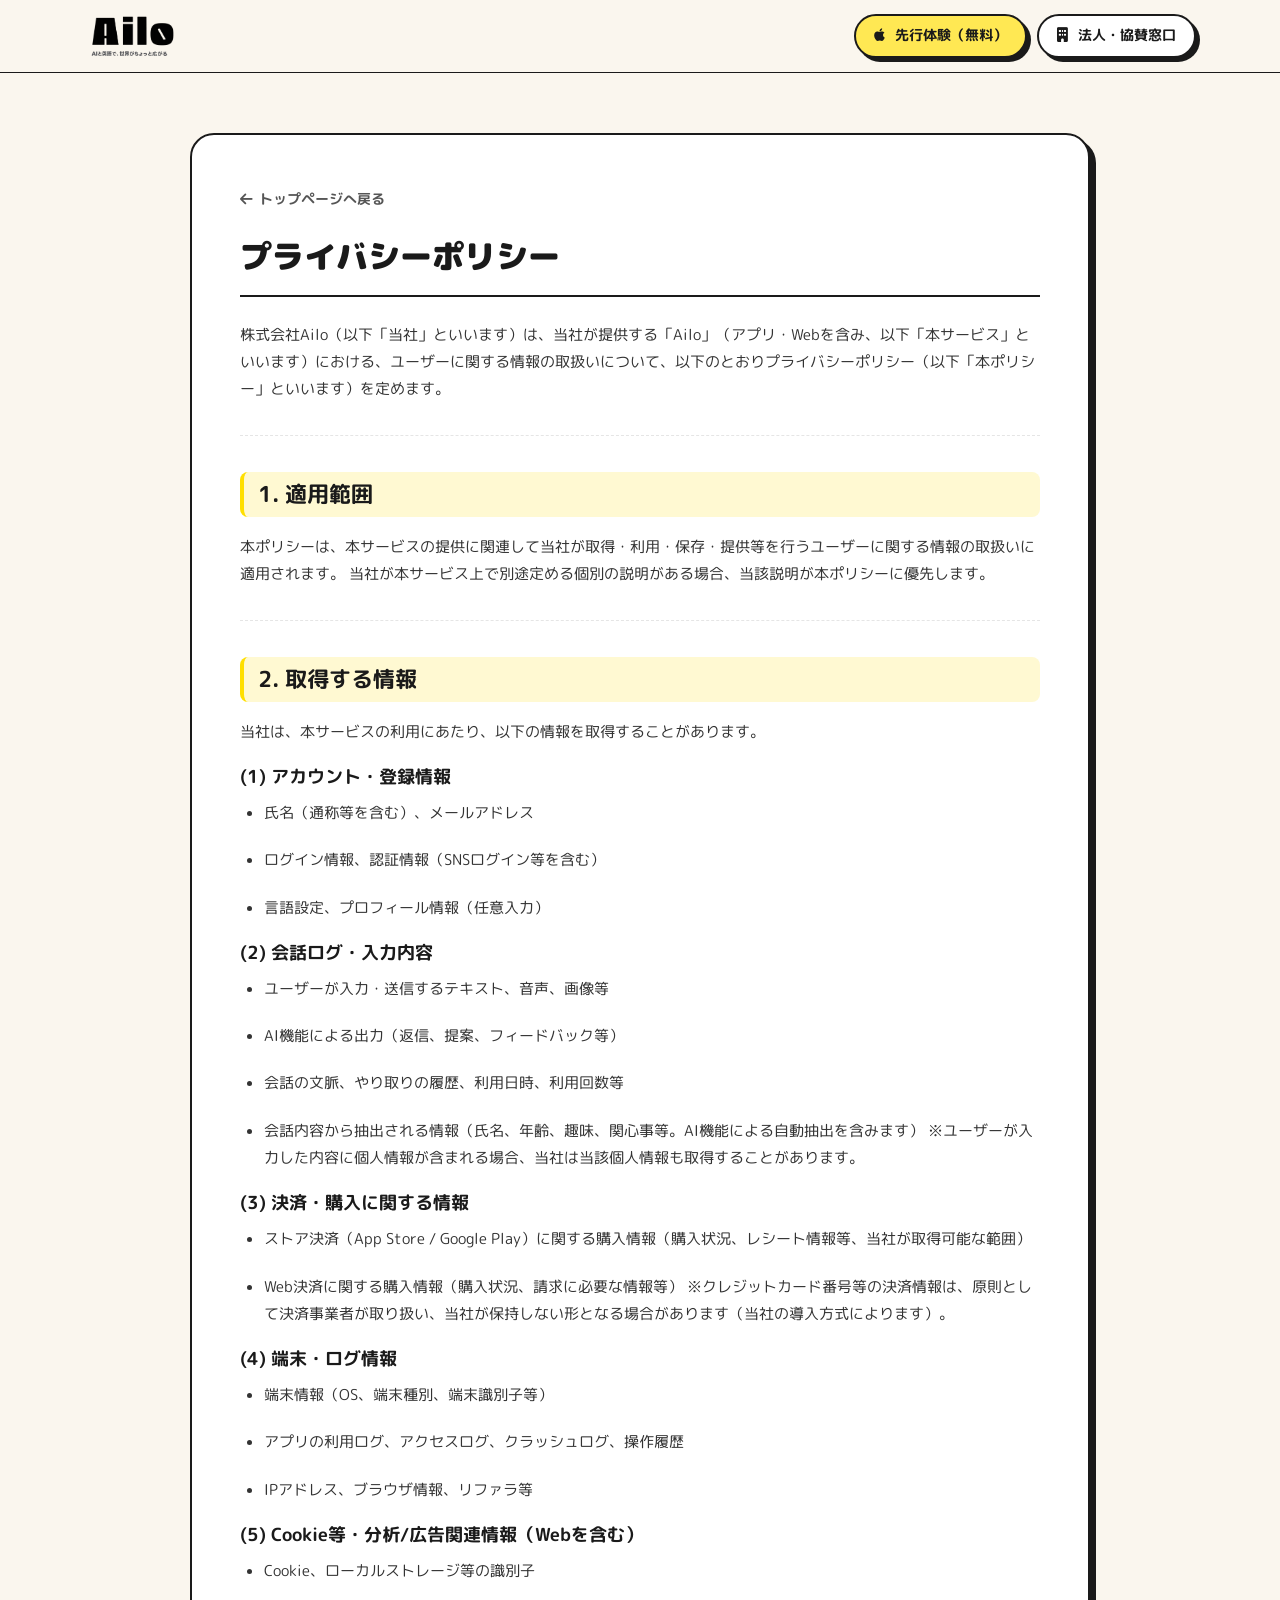
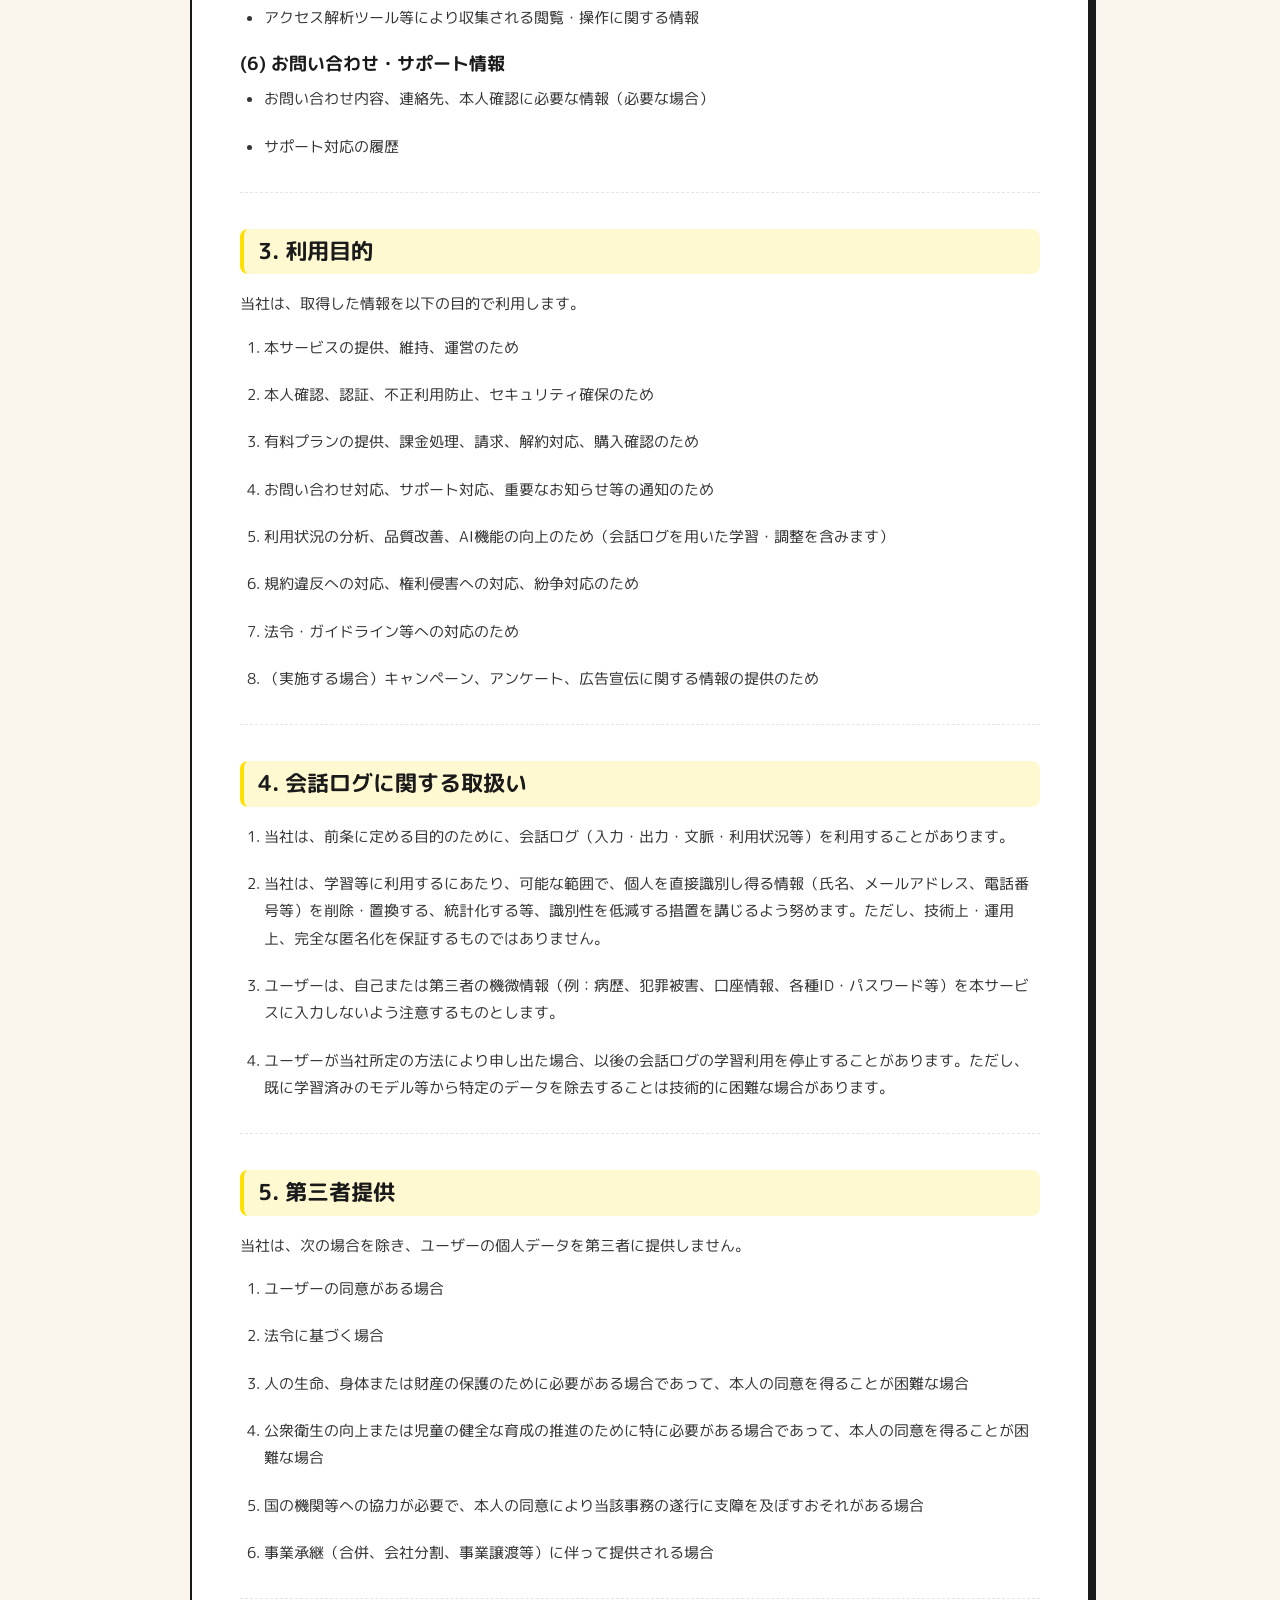
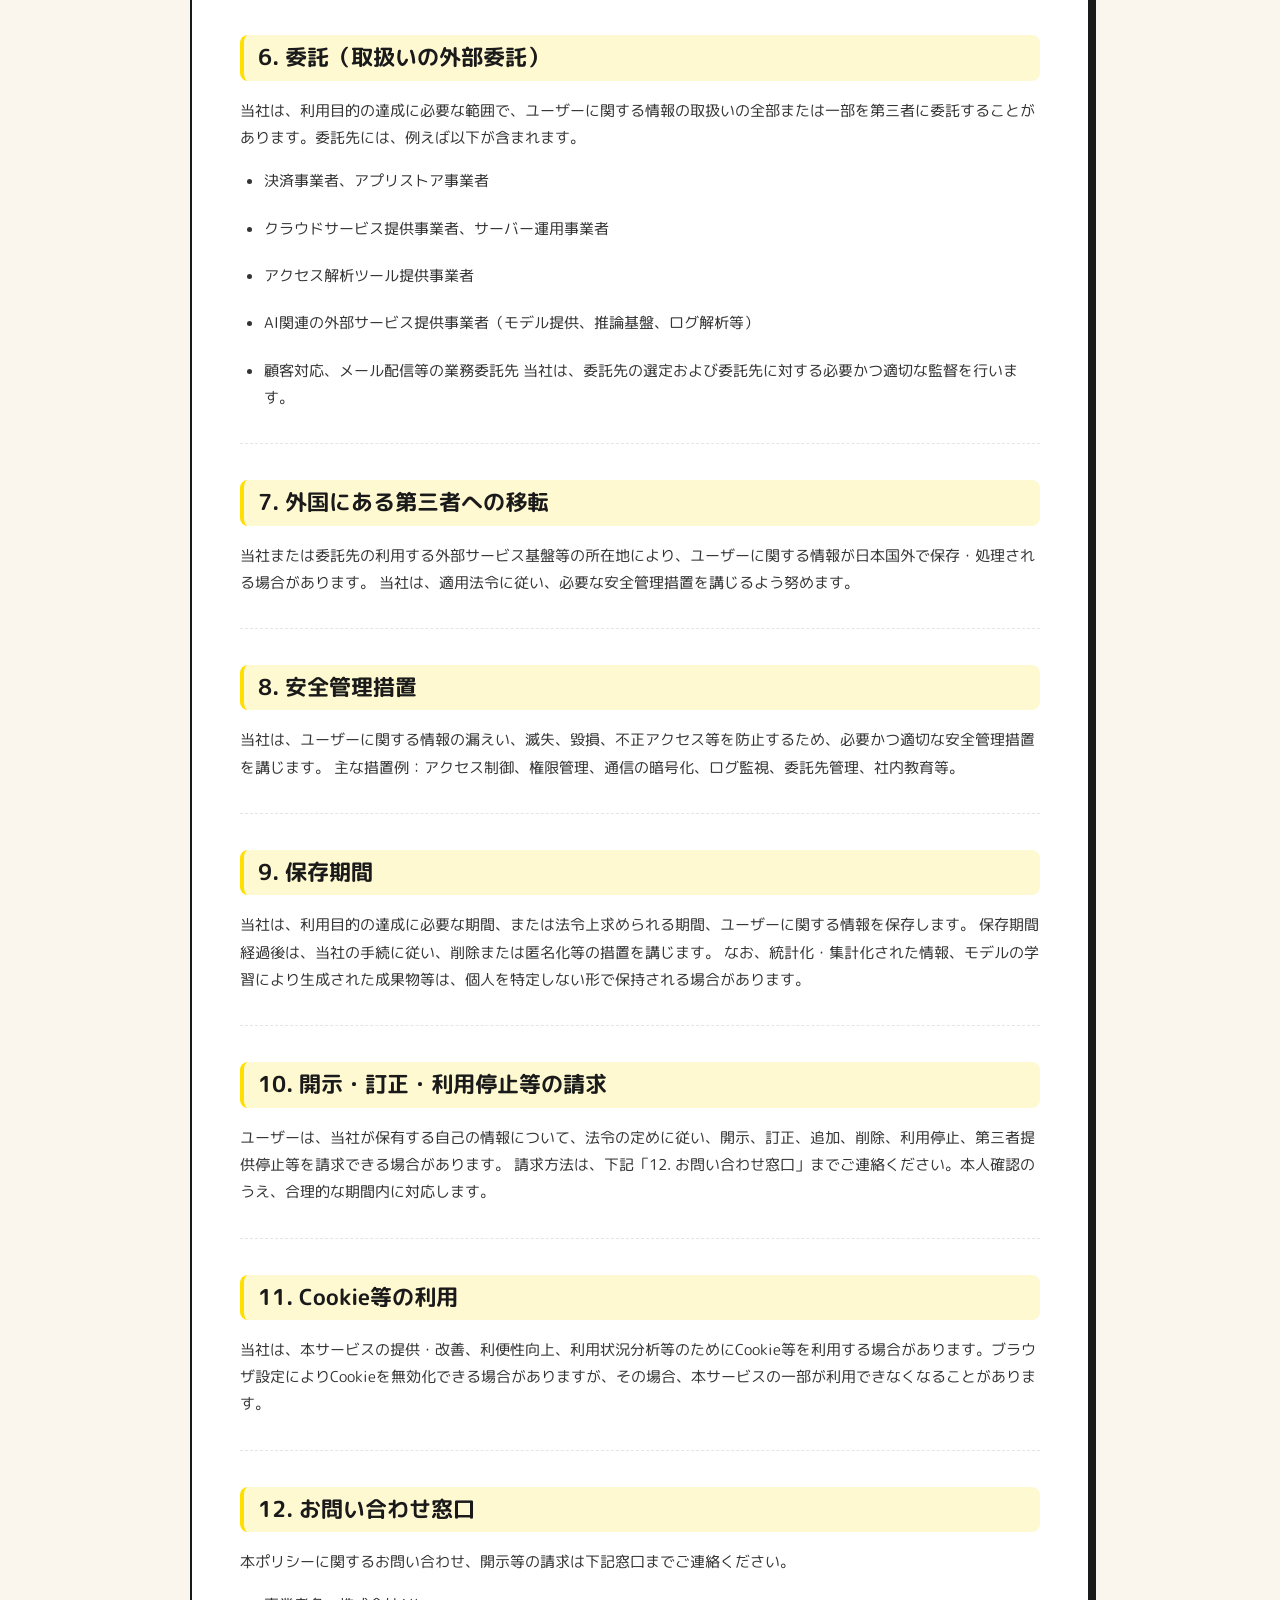
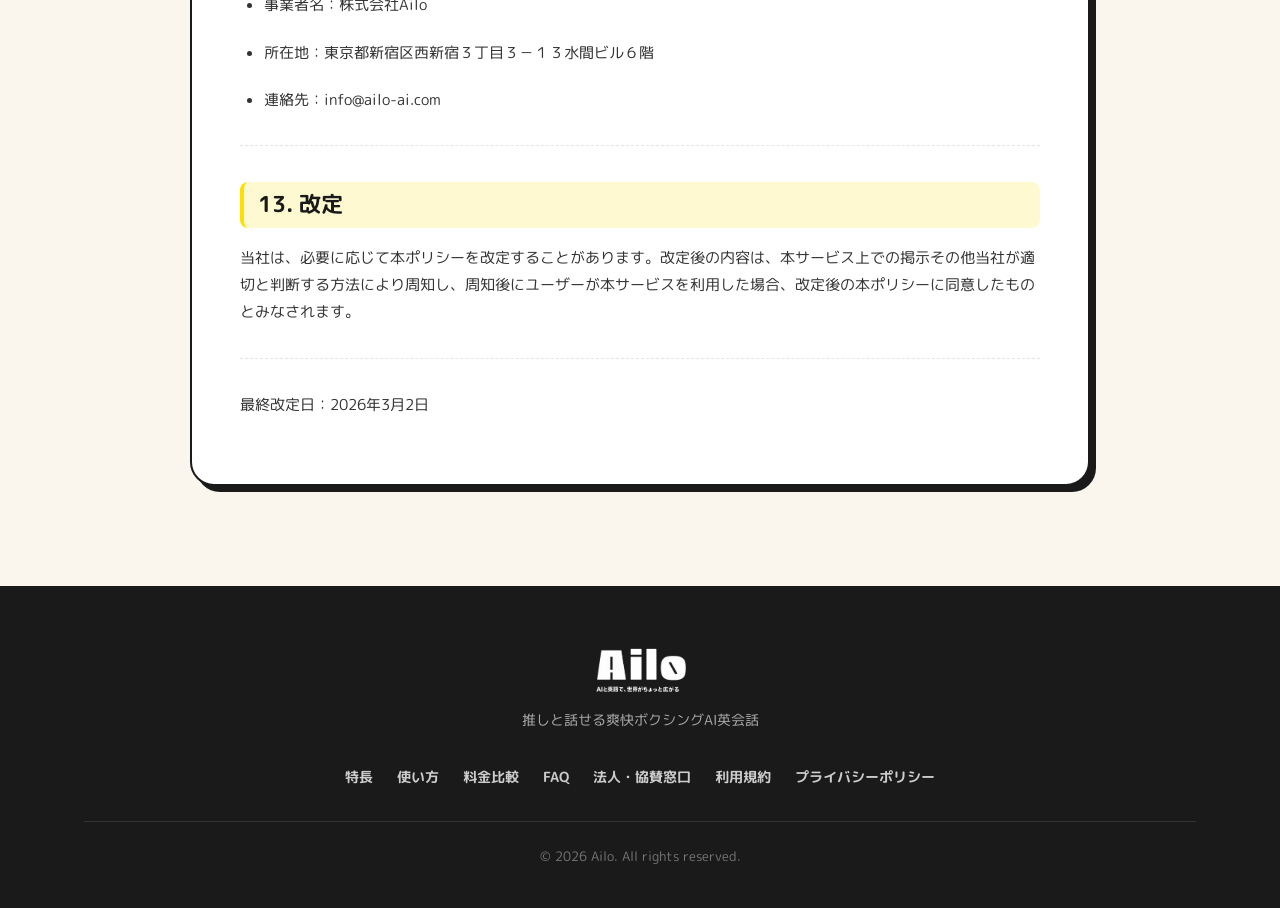
==== commit 9fe66ab0: "Change business inquiry button to white background with clear black border for better contrast" ====
--- a/privacy-policy/index.html
+++ b/privacy-policy/index.html
@@ -5,6 +5,11 @@
   <meta name="viewport" content="width=device-width, initial-scale=1.0">
   <title>プライバシーポリシー | Ailo（アイロ）</title>
   <meta name="robots" content="noindex, follow">
+  
+  <!-- Favicon -->
+  <link rel="icon" type="image/svg+xml" href="/favicon.svg">
+  <link rel="icon" type="image/png" sizes="32x32" href="/favicon.png">
+  <link rel="apple-touch-icon" sizes="180x180" href="/apple-touch-icon.png">
   
   <!-- Google Fonts -->
   <link rel="preconnect" href="https://fonts.googleapis.com">
@@ -102,7 +107,7 @@
         <a href="../#download" class="btn btn-sm btn-primary">
           <i class="fa-brands fa-apple"></i> 先行体験（無料）
         </a>
-        <a href="../#business" class="btn btn-sm btn-dark">
+        <a href="../#business" class="btn btn-sm btn-white">
           <i class="fa-solid fa-building"></i> 法人・協賛窓口
         </a>
       </div>
--- a/style.css
+++ b/style.css
@@ -177,6 +177,24 @@
   background-color: var(--color-black-light);
 }
 
+.btn-white {
+  background-color: #FFFFFF;
+  color: var(--color-black);
+}
+
+.btn-white:hover {
+  background-color: #F8F6F0;
+}
+
+.btn-light-yellow {
+  background-color: var(--color-yellow-light);
+  color: var(--color-black);
+}
+
+.btn-light-yellow:hover {
+  background-color: var(--color-yellow);
+}
+
 .btn-sm {
   padding-top: calc(8px - 1px);
   padding-bottom: 8px;
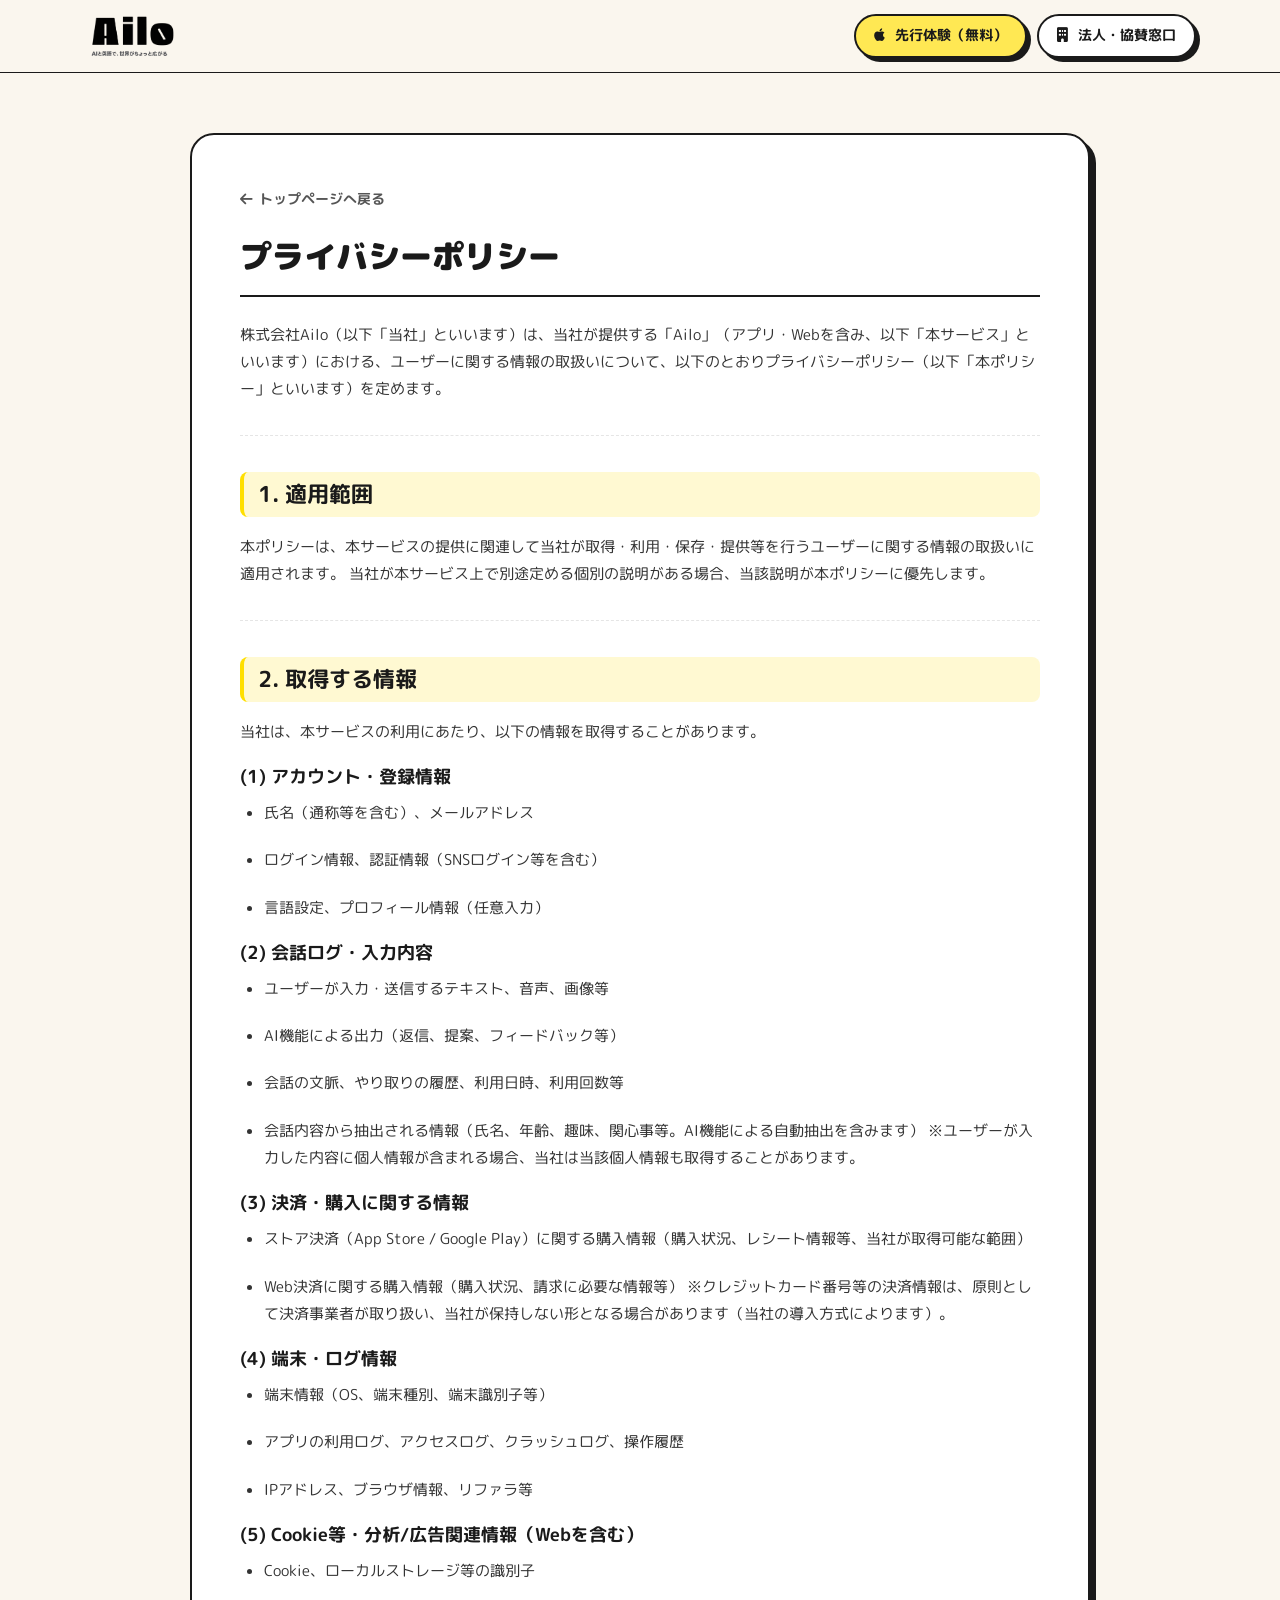
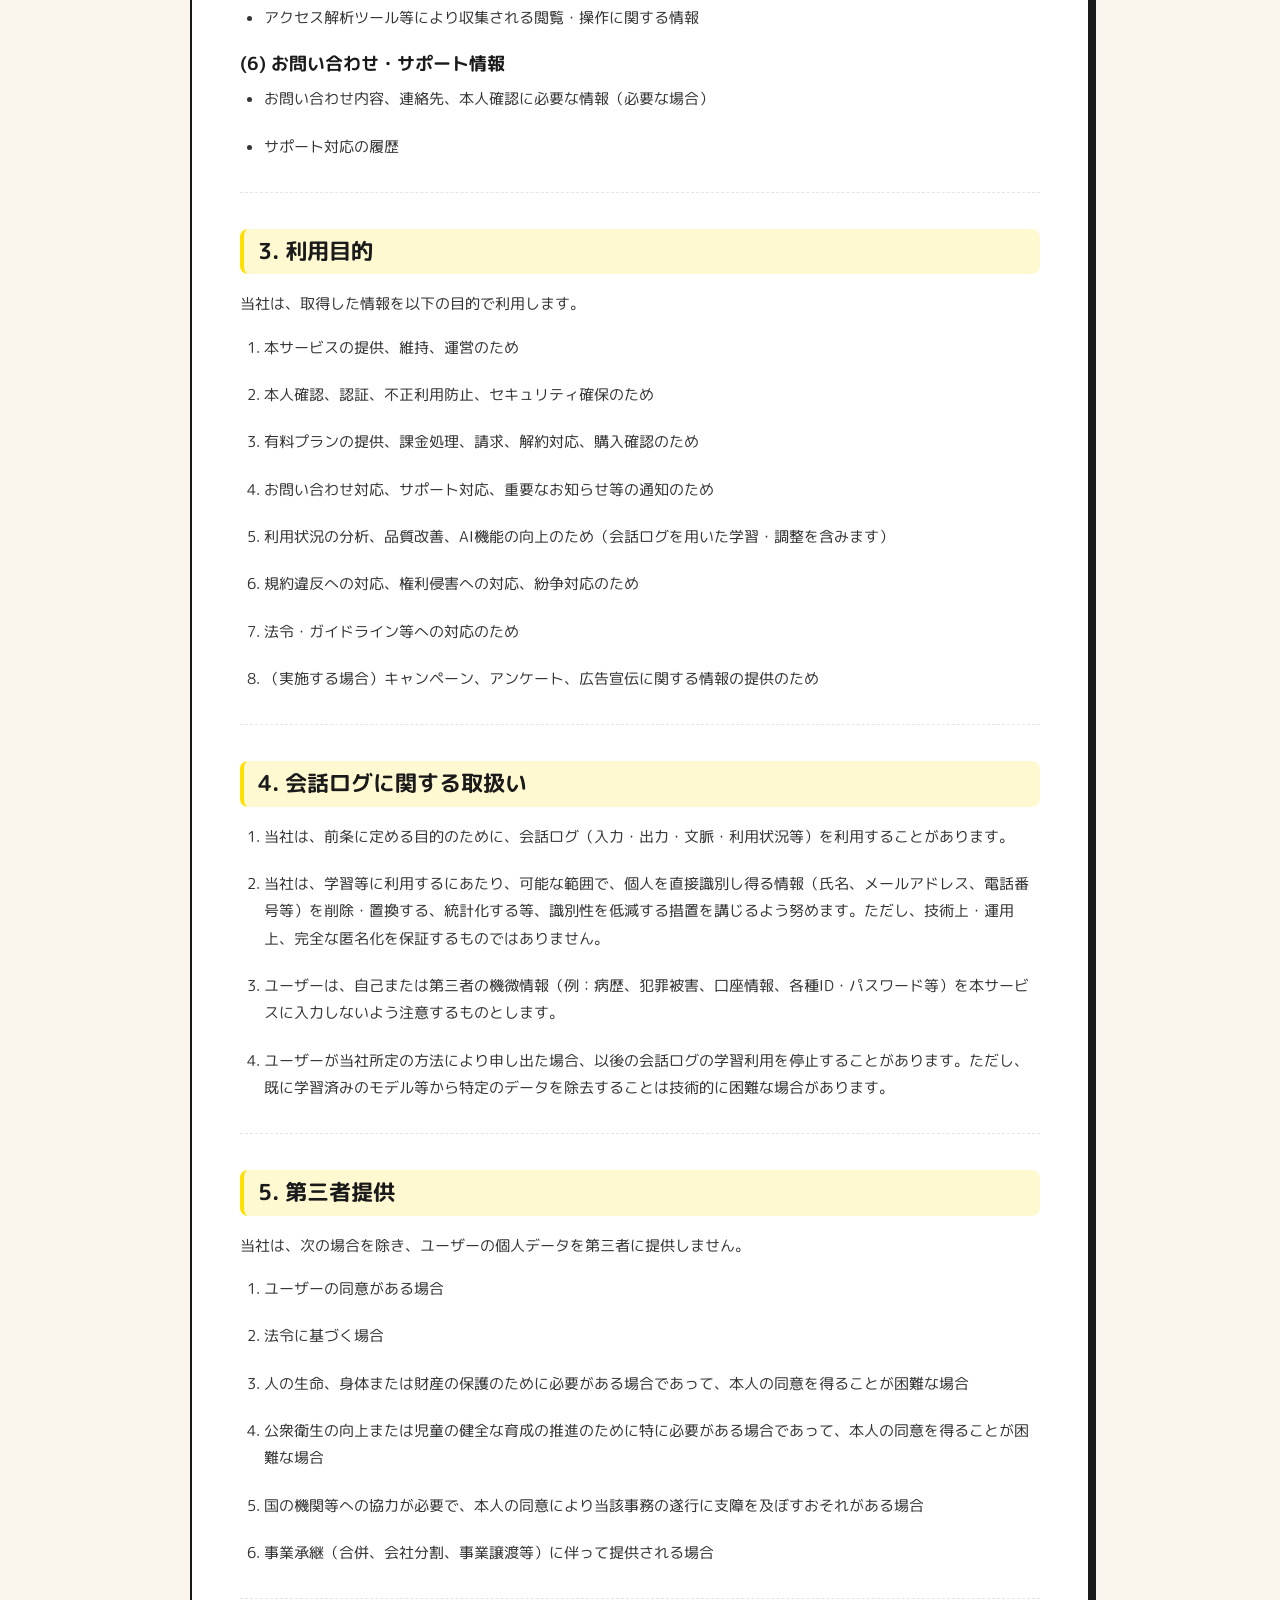
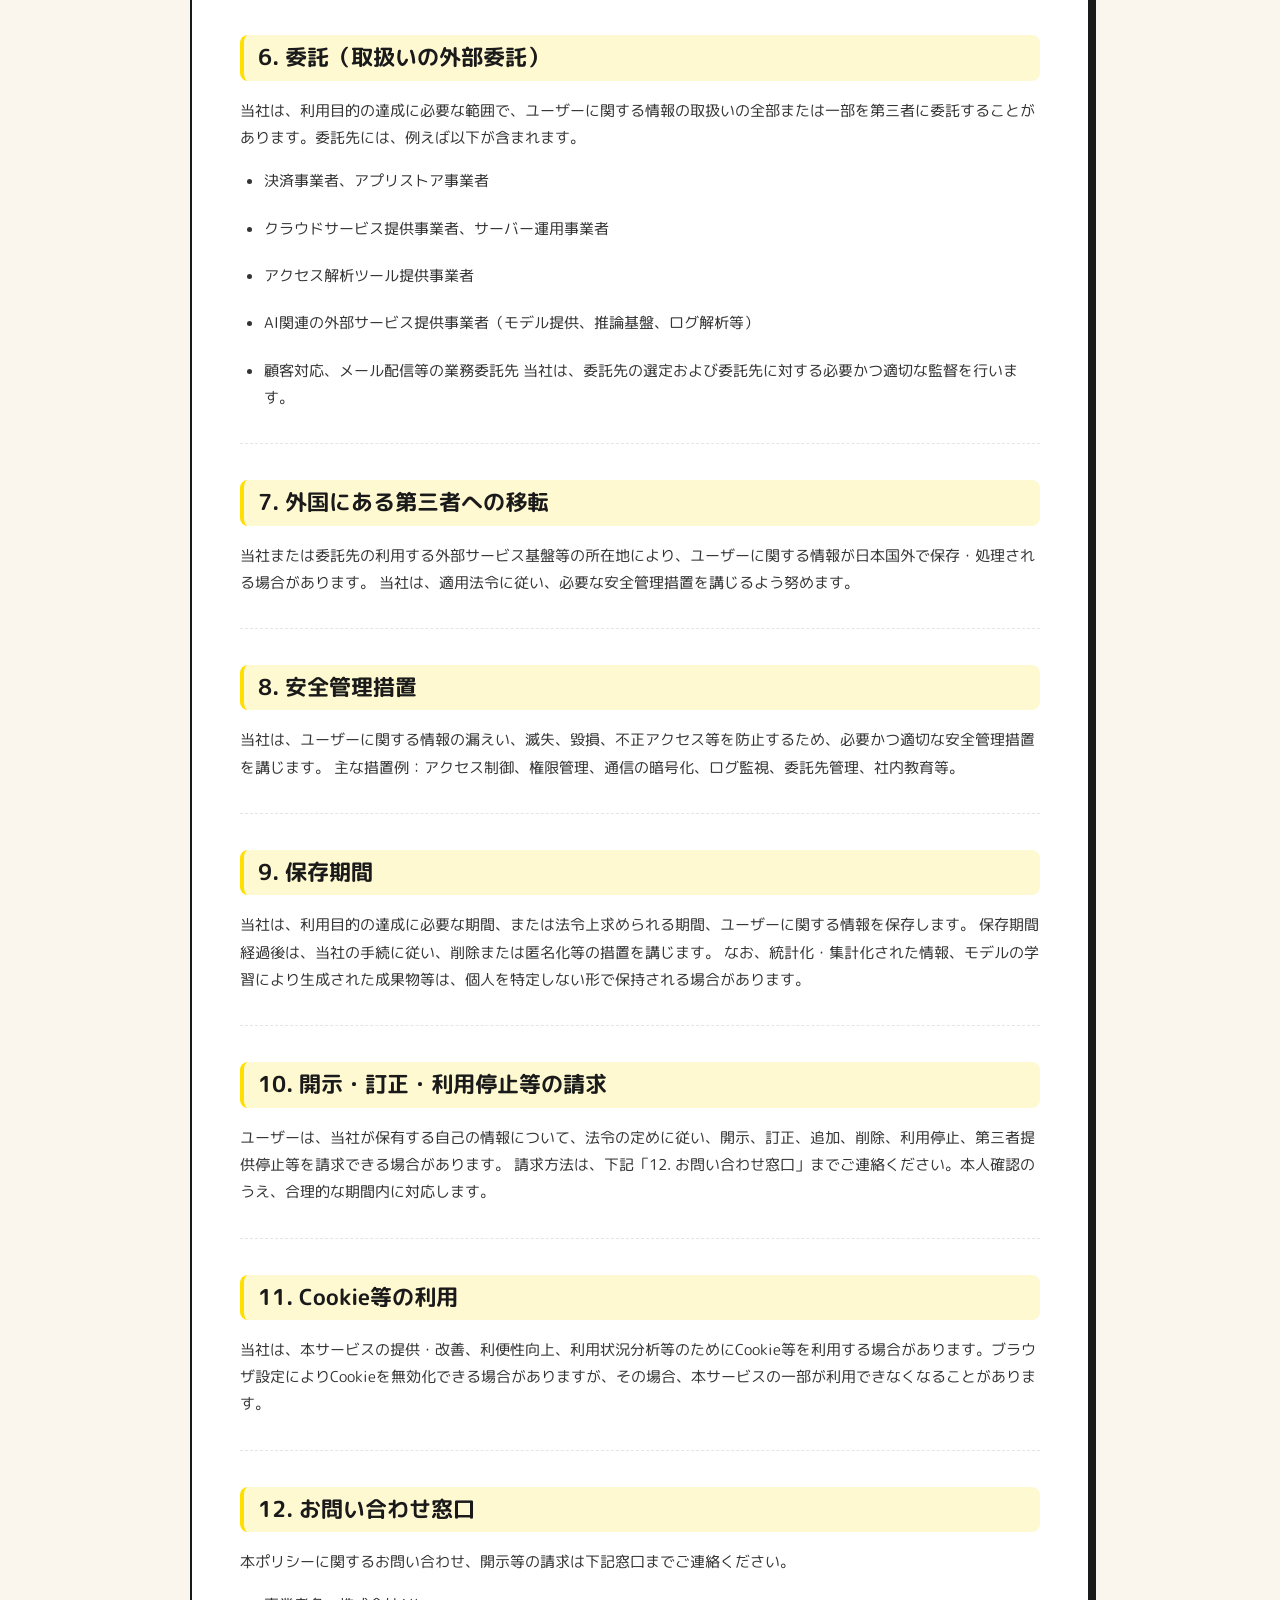
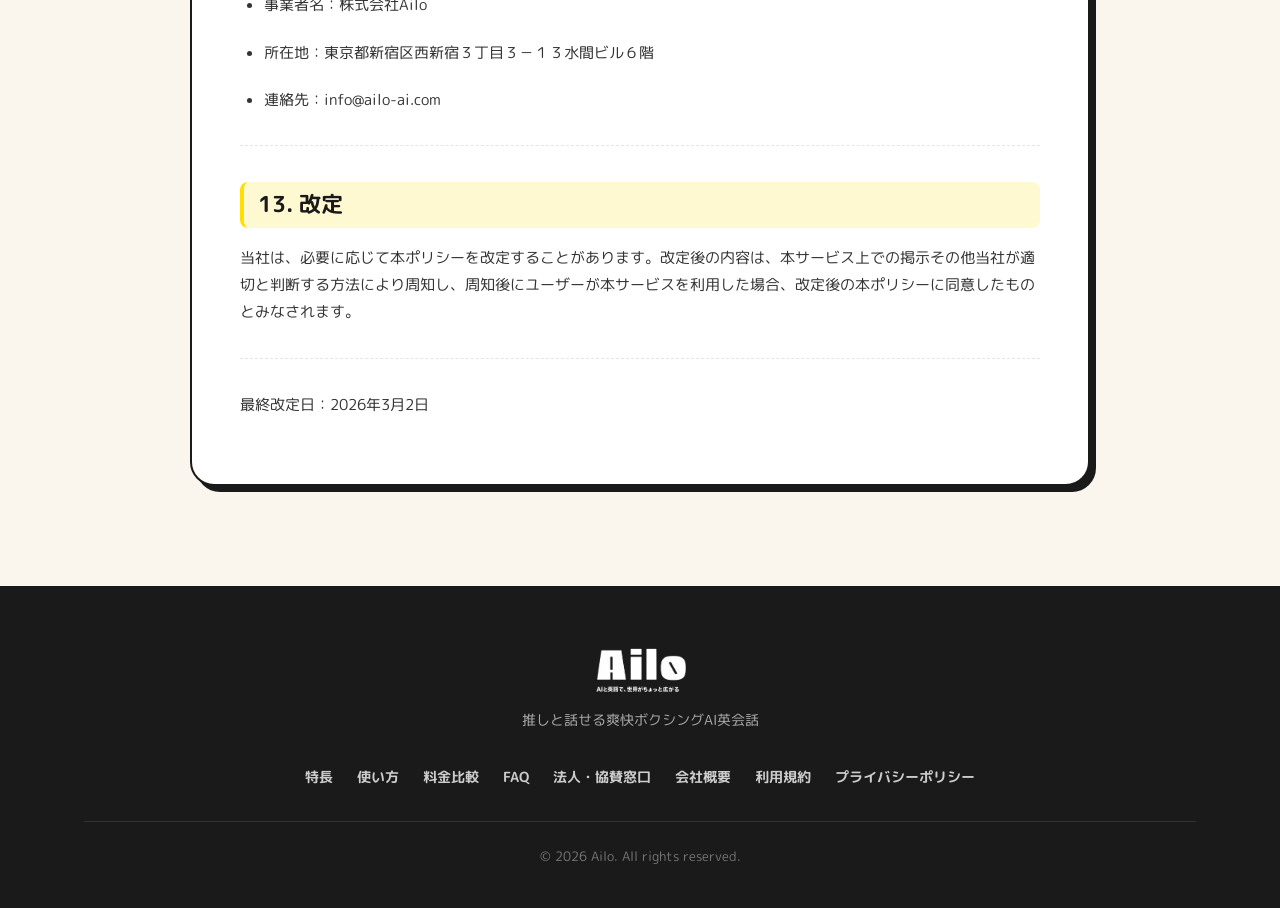
==== commit a2cdf7f6: "Add company profile page with representative bio and updated footer navigation" ====
--- a/privacy-policy/index.html
+++ b/privacy-policy/index.html
@@ -591,6 +591,7 @@
         <a href="../#comparison">料金比較</a>
         <a href="../#faq">FAQ</a>
         <a href="../#business">法人・協賛窓口</a>
+        <a href="../company/">会社概要</a>
         <a href="../terms/">利用規約</a>
         <a href="../privacy-policy/">プライバシーポリシー</a>
       </div>
